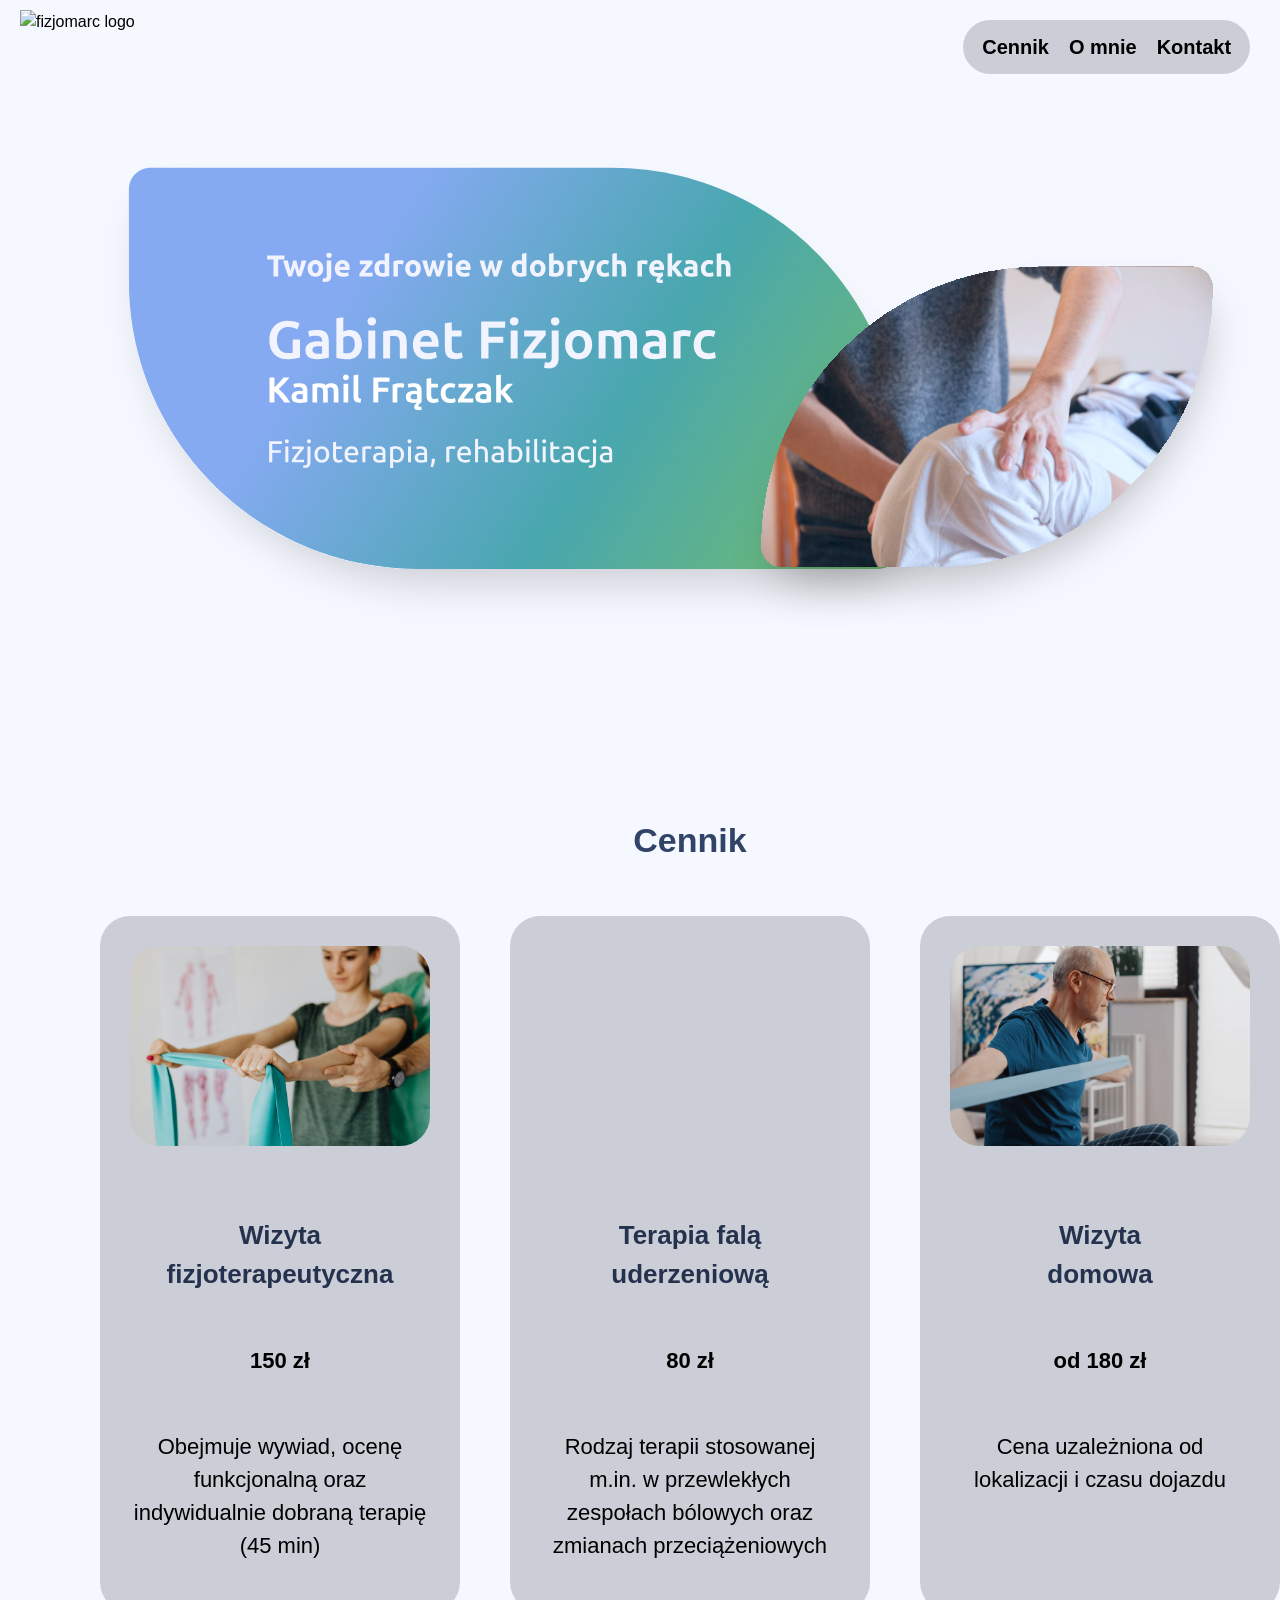
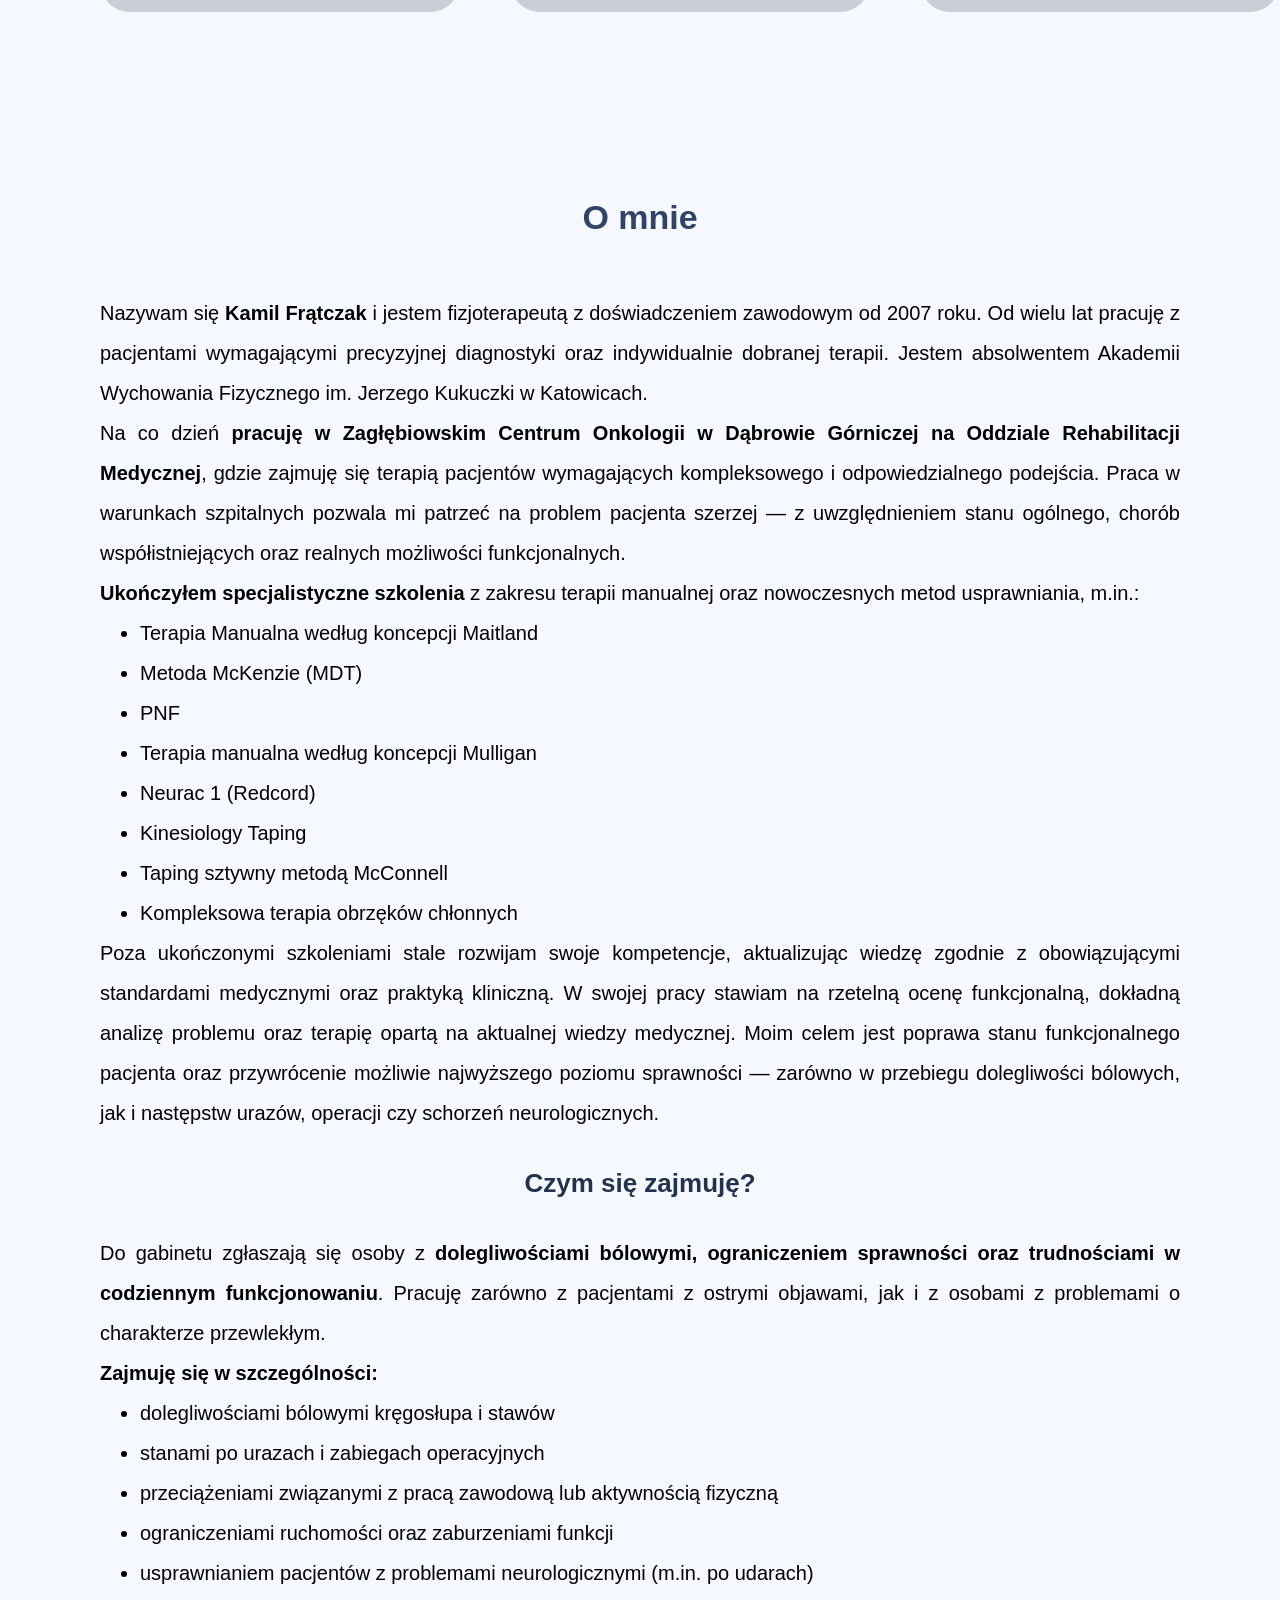
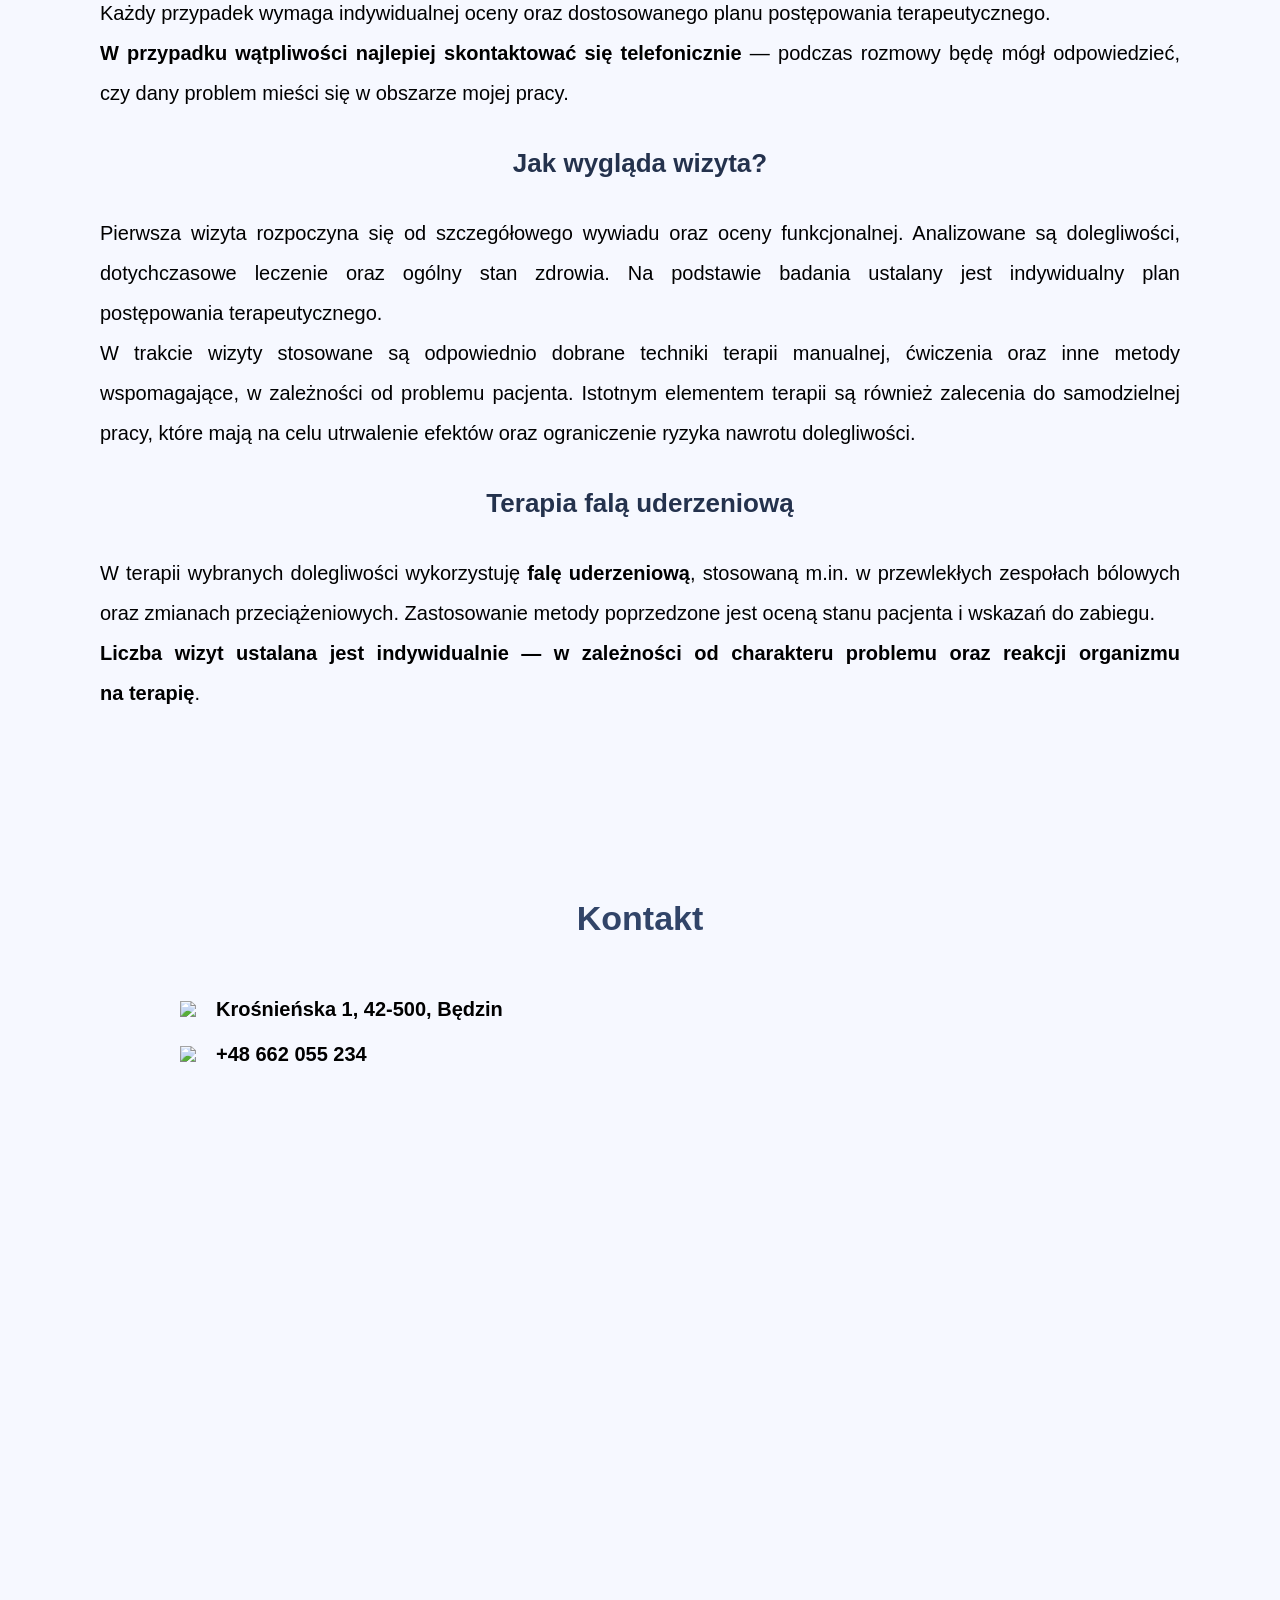
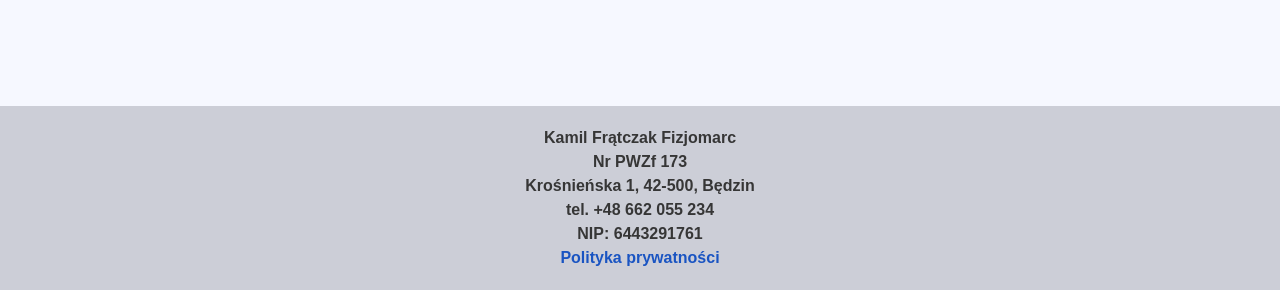
==== index.html @ 8b14df2b "Change style for mobile view" ====
<!DOCTYPE html>
<html lang="en">
<head>
    <meta charset="UTF-8">
    <meta name="viewport" content="width=device-width, initial-scale=1.0">
    <title>Fizjomarc</title>
    <!-- Do hostowania może OVHcloud -->

    <link rel="stylesheet" href="styles.css">
    <link rel="preconnect" href="https://fonts.googleapis.com">
    <link rel="preconnect" href="https://fonts.gstatic.com" crossorigin>
    <link href="https://fonts.googleapis.com/css2?family=Ubuntu+Sans:ital,wght@0,100..800;1,100..800&display=swap" rel="stylesheet">
</head>
<body>
    <div class="headerDiv">
        <div class="logo">
            <img src="assets/logo.png" alt="fizjomarc logo">
        </div>
        <div class="navBar">
            <ul class="navTab">
                <li><a href="#servicesPriceList">Cennik</a></li>
                <li><a href="#personalDesc">O mnie</a></li>
                <li><a href="#contact">Kontakt</a></li>
            </ul>
        </div>
    </div>
    <div class="contentDiv">
    <div class="baner" id="baner">
        <img src="./assets/group1_banerv2.svg">
        <div class="banerText">
            <h3 class="slogan">Twoje zdrowie w dobrych rękach</h3>
            <h1 class="companyName">Gabinet Fizjomarc</h1>
            <h2 class="name">Kamil Frątczak</h2>
            <h3 class="servicesName">Fizjoterapia, rehabilitacja, masaż</h3>
        </div>
    </div>
    <div class="servicesPriceList" id="servicesPriceList">
        <h1>Cennik</h1>
        <div class="servicesList">
        <div class="service" id="physioterapy">
            <div class="serviceImg" id="physioterapyImg"></div>
            <p><h3><b>Wizyta fizjoterapeutyczna</b></h3><b>150 zł</b><br>Obejmuje wywiad, ocenę funkcjonalną oraz indywidualnie dobraną terapię (45 min)</p>
        </div>
        <div class="service" id="shockWave">
            <div class="serviceImg" id="shockWaveImg"></div>
            <p><h3><b>Terapia falą uderzeniową</b></h3><b>80 zł</b><br>Rodzaj terapii stosowanej m.in. w przewlekłych zespołach bólowych oraz zmianach przeciążeniowych</p>
        </div>
        <div class="service" id="homeVisit">
            <div class="serviceImg" id="homeVisitImg"></div>
            <p><h3><b>Wizyta<br>domowa</b></h3><b>od 180 zł</b><br>Cena uzależniona od lokalizacji i czasu dojazdu</p>
        </div>
        </div>
    </div>
    <div class="personalDesc" id="personalDesc">
        <h1>O mnie</h1>
        <div class="about">
        <div class="personalText">
            <p>Nazywam się <b>Kamil Frątczak</b> i jestem fizjoterapeutą z doświadczeniem zawodowym od 2007 roku. Od wielu lat pracuję z pacjentami wymagającymi precyzyjnej 
                diagnostyki oraz indywidualnie dobranej terapii.
                Jestem absolwentem Akademii Wychowania Fizycznego im. Jerzego Kukuczki w Katowicach.<br>
                Na co dzień <b>pracuję w Zagłębiowskim Centrum Onkologii w Dąbrowie Górniczej na Oddziale Rehabilitacji Medycznej</b>, gdzie zajmuję się terapią pacjentów 
                wymagających kompleksowego i odpowiedzialnego podejścia. Praca w warunkach szpitalnych pozwala mi patrzeć na problem pacjenta szerzej — z uwzględnieniem stanu 
                ogólnego, chorób współistniejących oraz realnych możliwości funkcjonalnych.<br>
                <b>Ukończyłem specjalistyczne szkolenia</b> z zakresu terapii manualnej oraz nowoczesnych metod usprawniania, m.in.:</p>
                <ul>
                    <li>Terapia Manualna według koncepcji Maitland</li>
                    <li>Metoda McKenzie (MDT)</li>
                    <li>PNF</li>
                    <li>Terapia manualna według koncepcji Mulligan</li>
                    <li>Neurac 1 (Redcord)</li>
                    <li>Kinesiology Taping</li>
                    <li>Taping sztywny metodą McConnell</li>
                    <li>Kompleksowa terapia obrzęków chłonnych</li>
                </ul>
            <p>Poza ukończonymi szkoleniami stale rozwijam swoje kompetencje, aktualizując wiedzę zgodnie z obowiązującymi standardami medycznymi oraz praktyką kliniczną.
                W swojej pracy stawiam na rzetelną ocenę funkcjonalną, dokładną analizę problemu oraz terapię opartą na aktualnej wiedzy medycznej.
                Moim celem jest poprawa stanu funkcjonalnego pacjenta oraz przywrócenie możliwie najwyższego poziomu sprawności — zarówno w przebiegu dolegliwości bólowych, 
                jak i następstw urazów, operacji czy schorzeń neurologicznych.</p>
            <h2>Czym się zajmuję?</h2>
            <p>Do gabinetu zgłaszają się osoby z <b>dolegliwościami bólowymi, ograniczeniem sprawności oraz trudnościami w codziennym funkcjonowaniu</b>.
                Pracuję zarówno z pacjentami z ostrymi objawami, jak i z osobami z problemami o charakterze przewlekłym.<br>
                <b>Zajmuję się w szczególności:</b></p>
                <ul>
                    <li>dolegliwościami bólowymi kręgosłupa i stawów</li>
                    <li>stanami po urazach i zabiegach operacyjnych</li>
                    <li>przeciążeniami związanymi z pracą zawodową lub aktywnością fizyczną</li>
                    <li>ograniczeniami ruchomości oraz zaburzeniami funkcji</li>
                    <li>usprawnianiem pacjentów z problemami neurologicznymi (m.in. po udarach)</li>
                </ul>
            <p>Każdy przypadek wymaga indywidualnej oceny oraz dostosowanego planu postępowania terapeutycznego.<br>
                <b>W przypadku wątpliwości najlepiej skontaktować się telefonicznie</b> — podczas rozmowy będę mógł odpowiedzieć, czy dany problem mieści się w obszarze 
                mojej pracy.</p>
            <h2>Jak wygląda wizyta?</h2>
            <p>Pierwsza wizyta rozpoczyna się od szczegółowego wywiadu oraz oceny funkcjonalnej. Analizowane są dolegliwości, dotychczasowe leczenie oraz 
                ogólny stan zdrowia.
                Na podstawie badania ustalany jest indywidualny plan postępowania terapeutycznego.<br>
                W trakcie wizyty stosowane są odpowiednio dobrane techniki terapii manualnej, ćwiczenia oraz inne metody wspomagające, w zależności od problemu 
                pacjenta.
                Istotnym elementem terapii są również zalecenia do samodzielnej pracy, które mają na celu utrwalenie efektów oraz ograniczenie ryzyka nawrotu 
                dolegliwości.</p>
            <h3>Terapia falą uderzeniową</h3>
            <p>W terapii wybranych dolegliwości wykorzystuję <b>falę uderzeniową</b>, stosowaną m.in. w przewlekłych zespołach bólowych oraz zmianach przeciążeniowych.
                Zastosowanie metody poprzedzone jest oceną stanu pacjenta i wskazań do zabiegu.<br>
                <b>Liczba wizyt ustalana jest indywidualnie — w zależności od charakteru problemu oraz reakcji organizmu na terapię</b>.</p>
        </div>
        </div>
    </div>
    <div class="contact" id="contact">
        <h1>Kontakt</h1>
        <div class="contactContainer">
            <div class="contactInfo">
                <ul>
                    <li>
                        <img src="./assets/location.svg">
                        <p>Krośnieńska 1, 42-500, Będzin</p>
                    </li>
                    <li>
                        <img src="./assets/phone.svg">
                        <p>+48 662 055 234</p>
                    </li>
                </ul>
            </div>
            <div class="map">
                <iframe id="map" src="https://www.google.com/maps/embed?pb=!1m18!1m12!1m3!1d2546.806602931789!2d19.112473576823707!3d50.3328592958233!2m3!1f0!2f0!3f0!3m2!1i1024!2i768!4f13.1!3m3!1m2!1s0x4716d0c0d3f8de89%3A0xd7cc7309ff798361!2sGabinet%20Fizjoterapii%20%22Fizjomarc%22%20Kamil%20Fr%C4%85tczak.%20Rehabilitacja%2C%20Masa%C5%BC%20B%C4%99dzin!5e0!3m2!1spl!2spl!4v1760976341665!5m2!1spl!2spl" width="900" height="500" style="border:0;" allowfullscreen="" loading="lazy" referrerpolicy="no-referrer-when-downgrade"></iframe>
            </div>
        </div>
        <div class="reviewsContainer"></div>
    </div>
    </div>
    <footer>
        <p>Kamil Frątczak Fizjomarc <br> Nr PWZf 173 <br> Krośnieńska 1, 42-500, Będzin <br> tel. +48 662 055 234</p>
        <p>NIP: 6443291761</p>
        <p><a href="privacyPolicy.html">Polityka prywatności</a></p>
      </footer> 
</body>
</html>
---- styles.css ----
/* CSS reset */
*, *::before, *::after {
    box-sizing: border-box;
}
  
* {
    margin: 0;
}

body {
    line-height: 1.5;
    -webkit-font-smoothing: antialiased;
    background-color: #F6F8FF;
    font-family: "Ubuntu Sans", sans-serif;
    width: 100%;
}

input, button, textarea, select {
    font: inherit;
}

p, h1, h2, h3, h4, h5, h6 {
    overflow-wrap: break-word;
}
  
p {
    text-wrap: pretty;
}

h1, h2, h3, h4, h5, h6 {
    text-wrap: balance;
}

html {
  scroll-behavior: smooth;
  scroll-padding-top: 120px;
}

.headerDiv{
    background-color: #F6F8FF;
    width: 100%;
    height: 100px;
    position: fixed;
    display: flex;
    justify-content: space-between;
    padding: 10px 20px;
    z-index: 10000;
}

.logo img{
    height:75px;
}
  
.navBar{
  background-color: #CCCED7;
  display: flex;
  align-items: center;
  justify-content: space-evenly;
  margin: 10px;
  border-radius: 50px;
  padding: 0vw 1.5vw;
  height: 54px;
  contain: content;
}

.navTab{
  list-style: none;
  display: flex;
  align-items: center;
  justify-content: center;
  gap: 20px;
  font-weight: bold;
  font-size: 20px;
  margin: 0;
  padding: 0;
}

.navTab li{       
  border-radius: 50px;       
  height: 100%;
  white-space: nowrap;
  
}

.navTab li a{
    color: #000;
    text-decoration: none;
    transition: color 0.5s;  
}

.navTab li a:hover{
    color:#FFF;
    transition: color 0.5s;
}

.contentDiv{
    padding-top: 10.3%;
    padding: 10.3% 100px 0px;
    display: flex;
    flex-direction: column;
    gap: 20vh;
}

.baner{
    margin-top: 3vh;
    /* margin-bottom: 65px; */
    position: relative;
    width: 100%;
    height: 100%;
}

.baner img{
    width: 90vw;
}

.banerText{
    color: #FFF;
    position: absolute;
    z-index: 999;
    left: 250px;
    top: 190px;
    display: none;
}

.banerText .slogan{
    font-weight: bolder;
    font-size: 40px;
    white-space: nowrap;
}

.banerText .companyName{
    font-size: 64px;
    white-space: nowrap;
}

.banerText .name{
    font-size: 44px;
    white-space: nowrap;
}

.banerText .servicesName{
    font-size: 40px;
    white-space: nowrap;
}

.banerImg img{
    position: absolute;
    z-index: 1;
}

.banerImgPhoto img{
    position: absolute;
    z-index: 2;
    left: 900px;
}

.banerImg img,
.banerImgPhoto img{
    bottom: 0;  
}

.servicesPriceList{
    font-size: 22px;
    text-align: center;
    margin: 0 auto;
}

.servicesList{
    display: flex;
    gap: 50px;
}

.service{
    background-color: #CCCED7;
    flex: 1 1 0;
    min-width: 0;
    padding: 30px;
    border-radius: 30px;
    display: flex;
    flex-direction: column;
    align-items: center;
    justify-content: top;
    gap: 20px;
}

.serviceImg{
    width: 300px;        
    aspect-ratio: 3 / 2;
    background-size: cover;
    background-position: center;
    background-repeat: no-repeat;
    border-radius: 30px;
}

#physioterapyImg{
    background-image: url("./assets/physioterapyImg.jpg");
}

#shockWaveImg{
    background-image: url("./assets/shockwaveImg.svg");
}

#homeVisitImg{
    background-image: url("./assets/homeVisitImg.jpg");
}

.servicesDesc h1,
.servicesPriceList h1,
.personalDesc h1,
.contact h1{
    text-align: center;
    font-size: 34px;
    color: #314468;
    margin-bottom: 50px;
}

.personalDesc{
    margin: 0 auto;
    
}

.about{
    display: flex;
    gap: 30px;
}

.personalDesc .personalPhoto img{
    height: 500px;
    border-radius: 30px;
    box-shadow: rgba(0, 0, 0, 0.5) 0px 8px 24px;
}

.personalDesc .divider .dividerBody{
    background-color: #4D7298;
    height: 500px;
    width: 8px;
    border-radius: 30px;
}

.personalDesc .personalText{
    
    text-align: justify;
    font-size: 20px;
    line-height: 40px;
}

.personalDesc .personalText h2, h3{
    color: #24324d;
    text-align: center;
    font-size: 26px;
    padding: 30px;
}

.contact{
    width: 1000px;
    margin: 0 auto;
}

.contactContainer{
    display: flex;
    flex-direction: column;
    gap: 30px;
}

.contactInfo{
    font-weight: bold;
    font-size: 20px;
}

.contactInfo ul{
    list-style: none;
    display: flex;
    flex-direction: column;
    gap: 15px;
}

.contactInfo ul li{
    display: flex;
    gap: 20px;
    align-items: center;
}

.map iframe{
    border-radius: 30px;
}

footer{
    margin-top: 100px;
    width: 100%;
    height: 100%;
    padding: 20px;
    background-color: #CCCED7;
    color: #363636;
    text-align: center;
    display: flex;
    flex-direction: column;
    align-content: center;
    justify-content: center;
    font-weight: bold;
}

footer a{
    color: #1954C2;
    text-decoration: none;
}

footer a:hover{
    color: #0d2c66;
}

/* Mobile view */
@media screen and (max-width: 768px){
    body{
        width: 100%;
        margin: 0;
    }
    
    .headerDiv{
        flex-direction: column;
        align-content: center;
        width: 100%;
        height: auto;
        padding: 10px 20px;
        position: fixed;
    }

    .logo{
        text-align: center;
    }

    .navBar{
        /* margin: 10px 115px; */
    }

    .navTab{
        font-size: 16px;
    }

    .contentDiv{
        padding: 20% 0 0;
    }

    .baner{
        background: linear-gradient(133deg,rgba(92, 134, 212, 1) 28%, rgba(0, 161, 170, 1) 50%, rgba(102, 181, 128, 1) 80%); 
        width: 100%;
        height: 100%;
        padding: 20vh 5vw 10vh 5vw;
        margin: 0;     
        box-shadow: rgba(0, 0, 0, 0.3) 0px 8px 24px;
        display: flex;           
        flex-direction: column;   
        align-items: flex-start;
        min-height: unset;
        margin-bottom: 0px; 
    }

    .baner img{
        display: none;
    }

    .banerText{  
        position: relative;
        display: block;
        left: 2%;
        top: 35%;
        width: 100%;  
        max-width: 95%;
        text-align: center;    
    }

    .banerText .slogan{
        font-size: 20px;
        white-space: normal;
    }

    .banerText .companyName{
        font-size: 36px;
        white-space: normal;
    }

    .banerText .name{
        font-size: 26px;
        white-space: normal;
    }

    .banerText .servicesName{
        font-size: 18px;
        white-space: normal;
    }

    .banerImg, .banerImgPhoto{
        display: none;
    }

    .servicesDesc h1,
    .servicesPriceList h1,
    .personalDesc h1,
    .contact h1{
        font-size: 26px;
    }

    .servicesPriceList{
 
    }

    .servicesList{
        display: flex;
        flex-direction: column;
        justify-content: center;
        align-items: center;
        gap: 50px;
    }

    .service {
        padding: 20px;
        width: 50%;
        height: 40%;
        gap: 1px;
    }

    .service .serviceImg{
        width: 90%;
    }

    .service h3 {
        font-size: 18px;
    }

    .service p {
        font-size: 12px;
    }

    .servicesPriceList{
        font-size: 16px;
    }

    .about{
        flex-direction: column;
        align-items: center;
        justify-content: center;
        padding: 0% 10%;
    }

    .personalDesc .personalPhoto img{
        height: 20rem;
    }

    .personalDesc .personalText p{
        font-size: 16px;
        line-height: 30px;
        text-align: left;
    }

    .personalDesc .personalText ul{
        font-size: 16px;
    }

    .divider{
        display: none;
    }

    .contact{
        flex-direction: column;
        align-items: center;
        justify-content: center;
        padding: 0% 10%;
        width: 100%;
    }

    .contact ul{
        font-size: 18px;
    }

    #map{
        width: 80vw;
    }
}
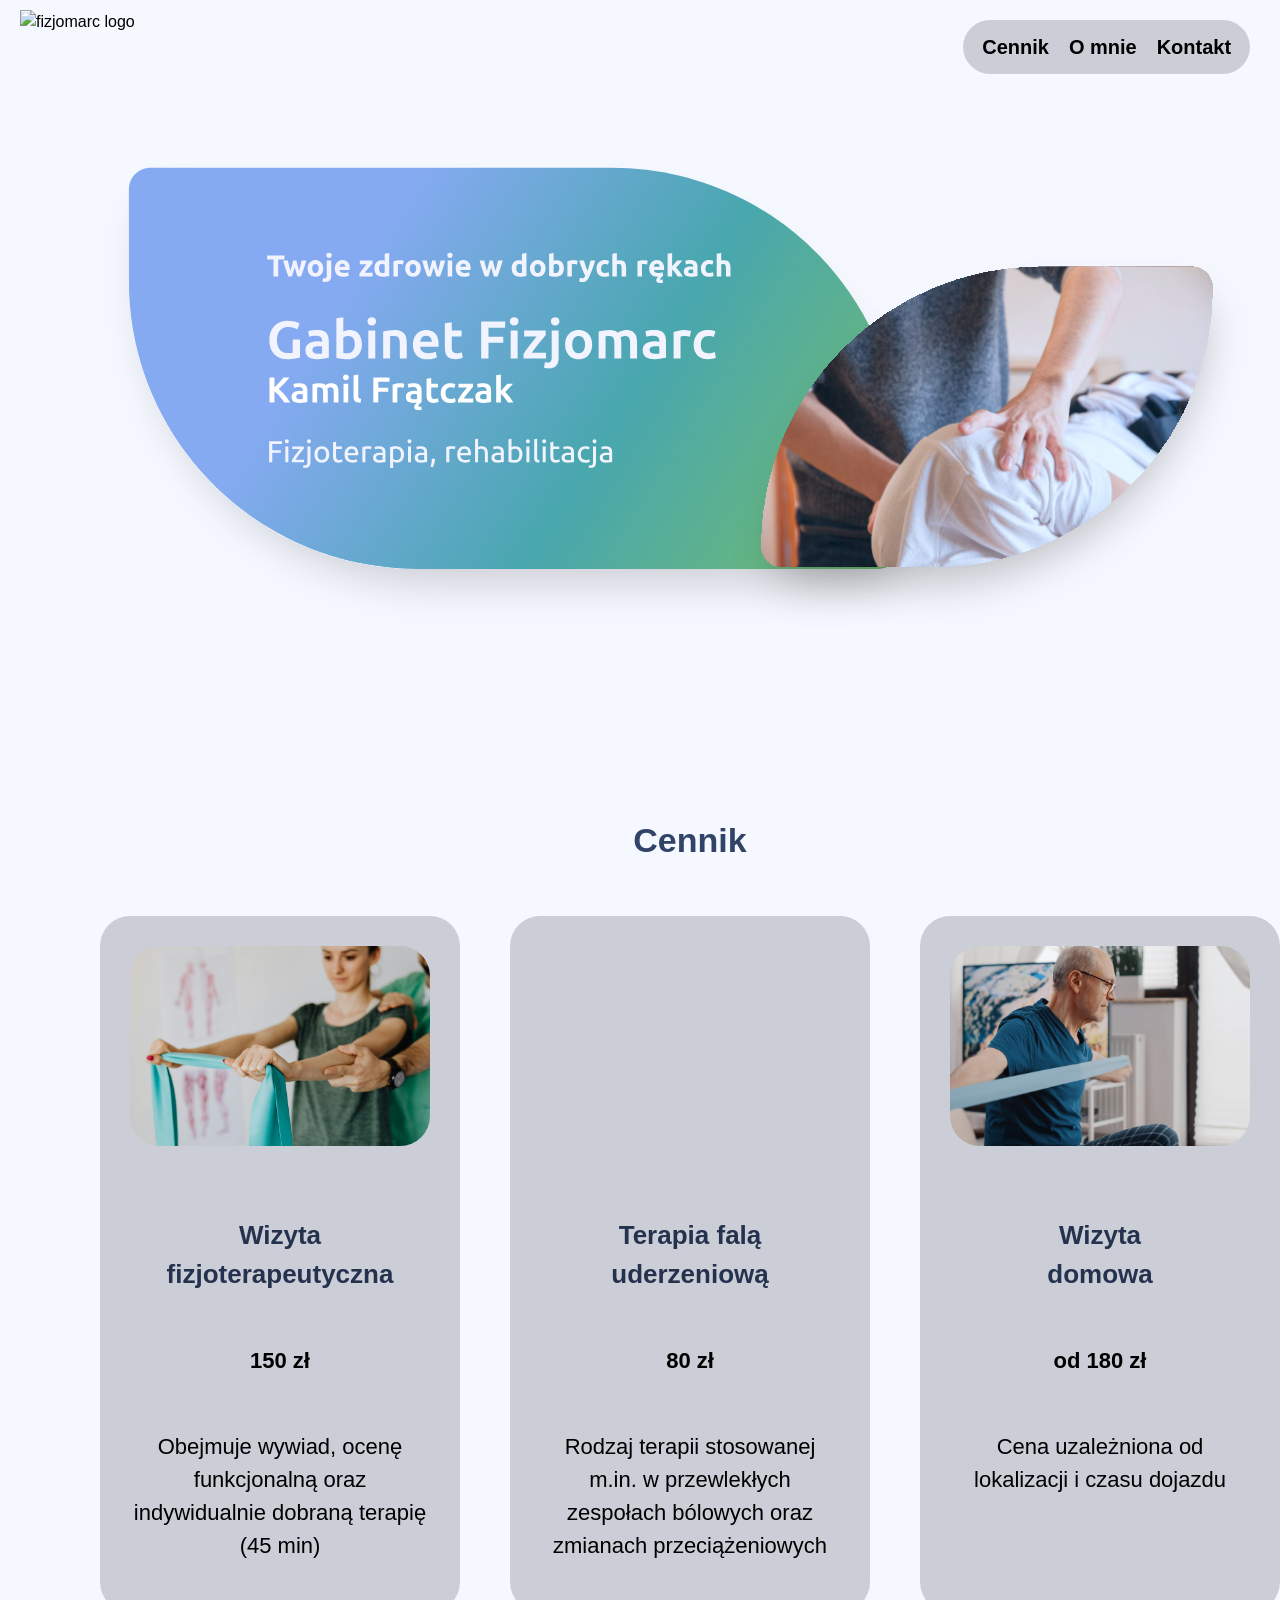
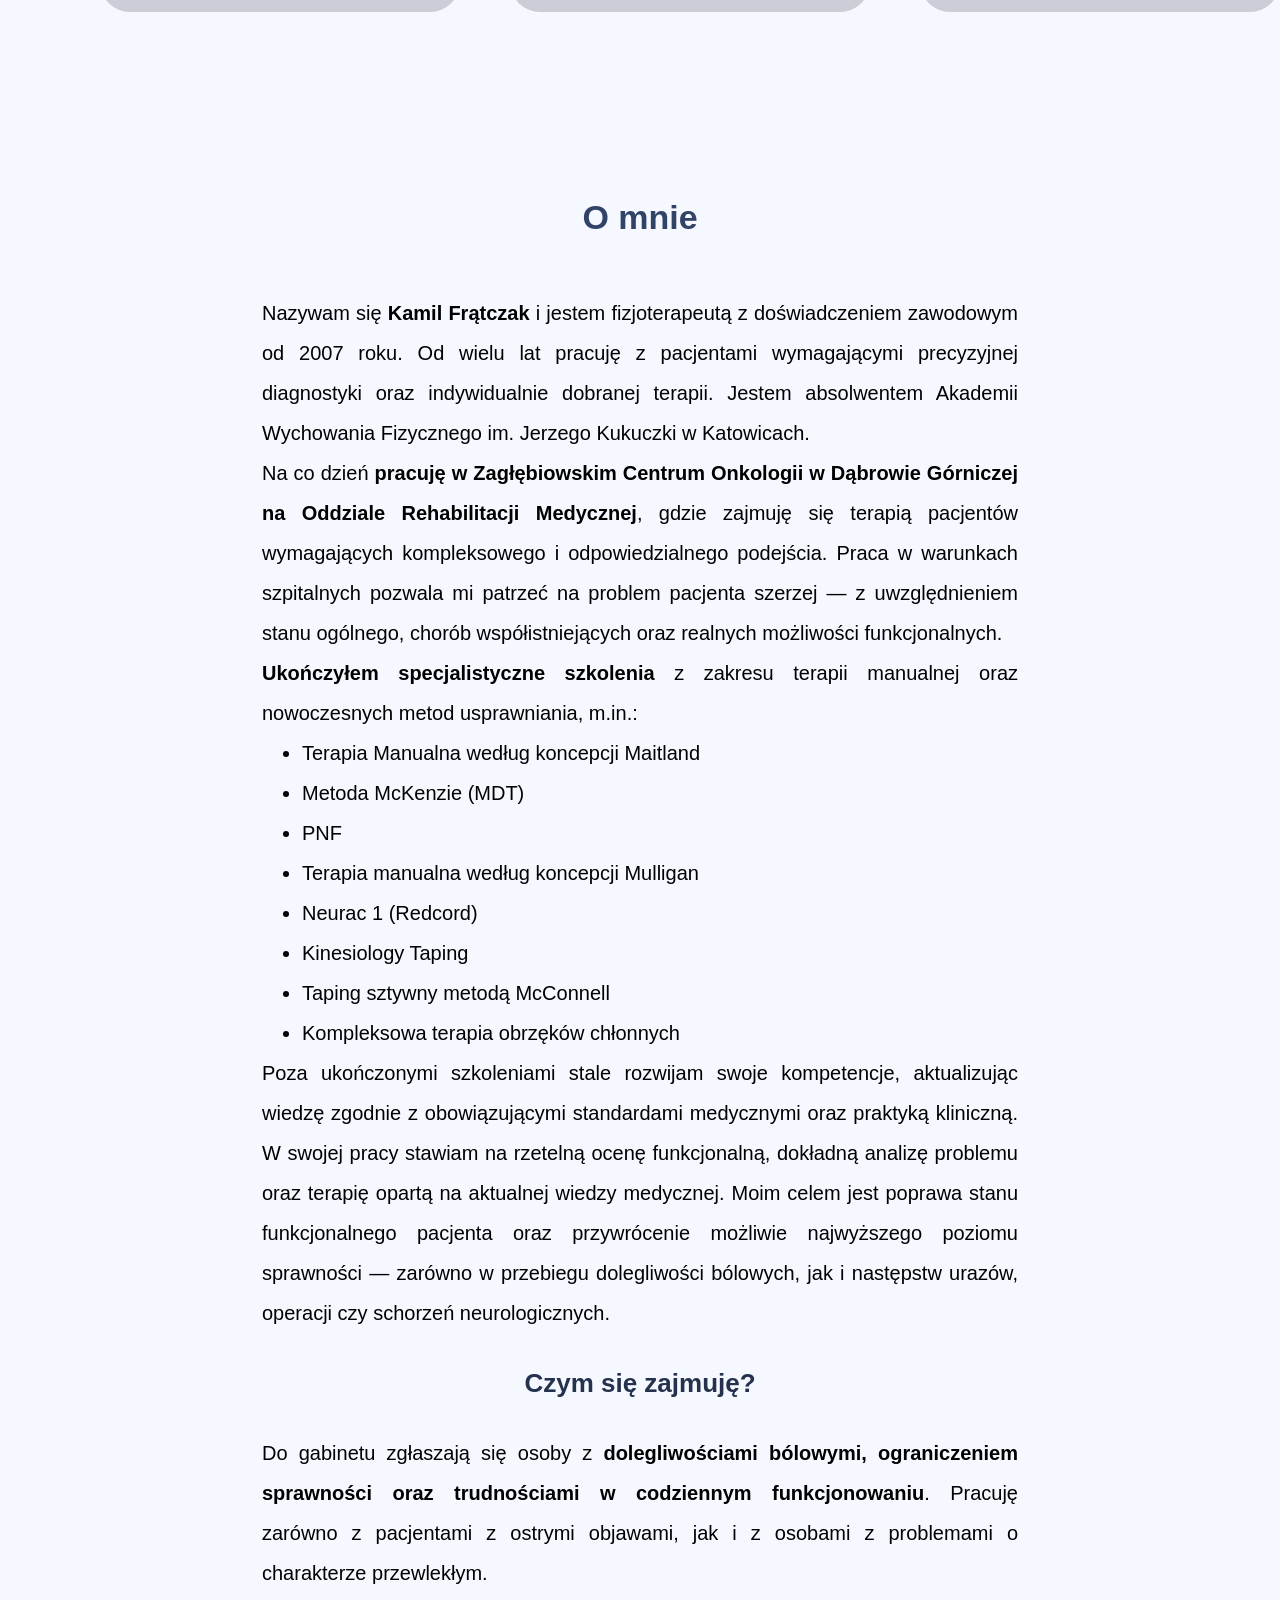
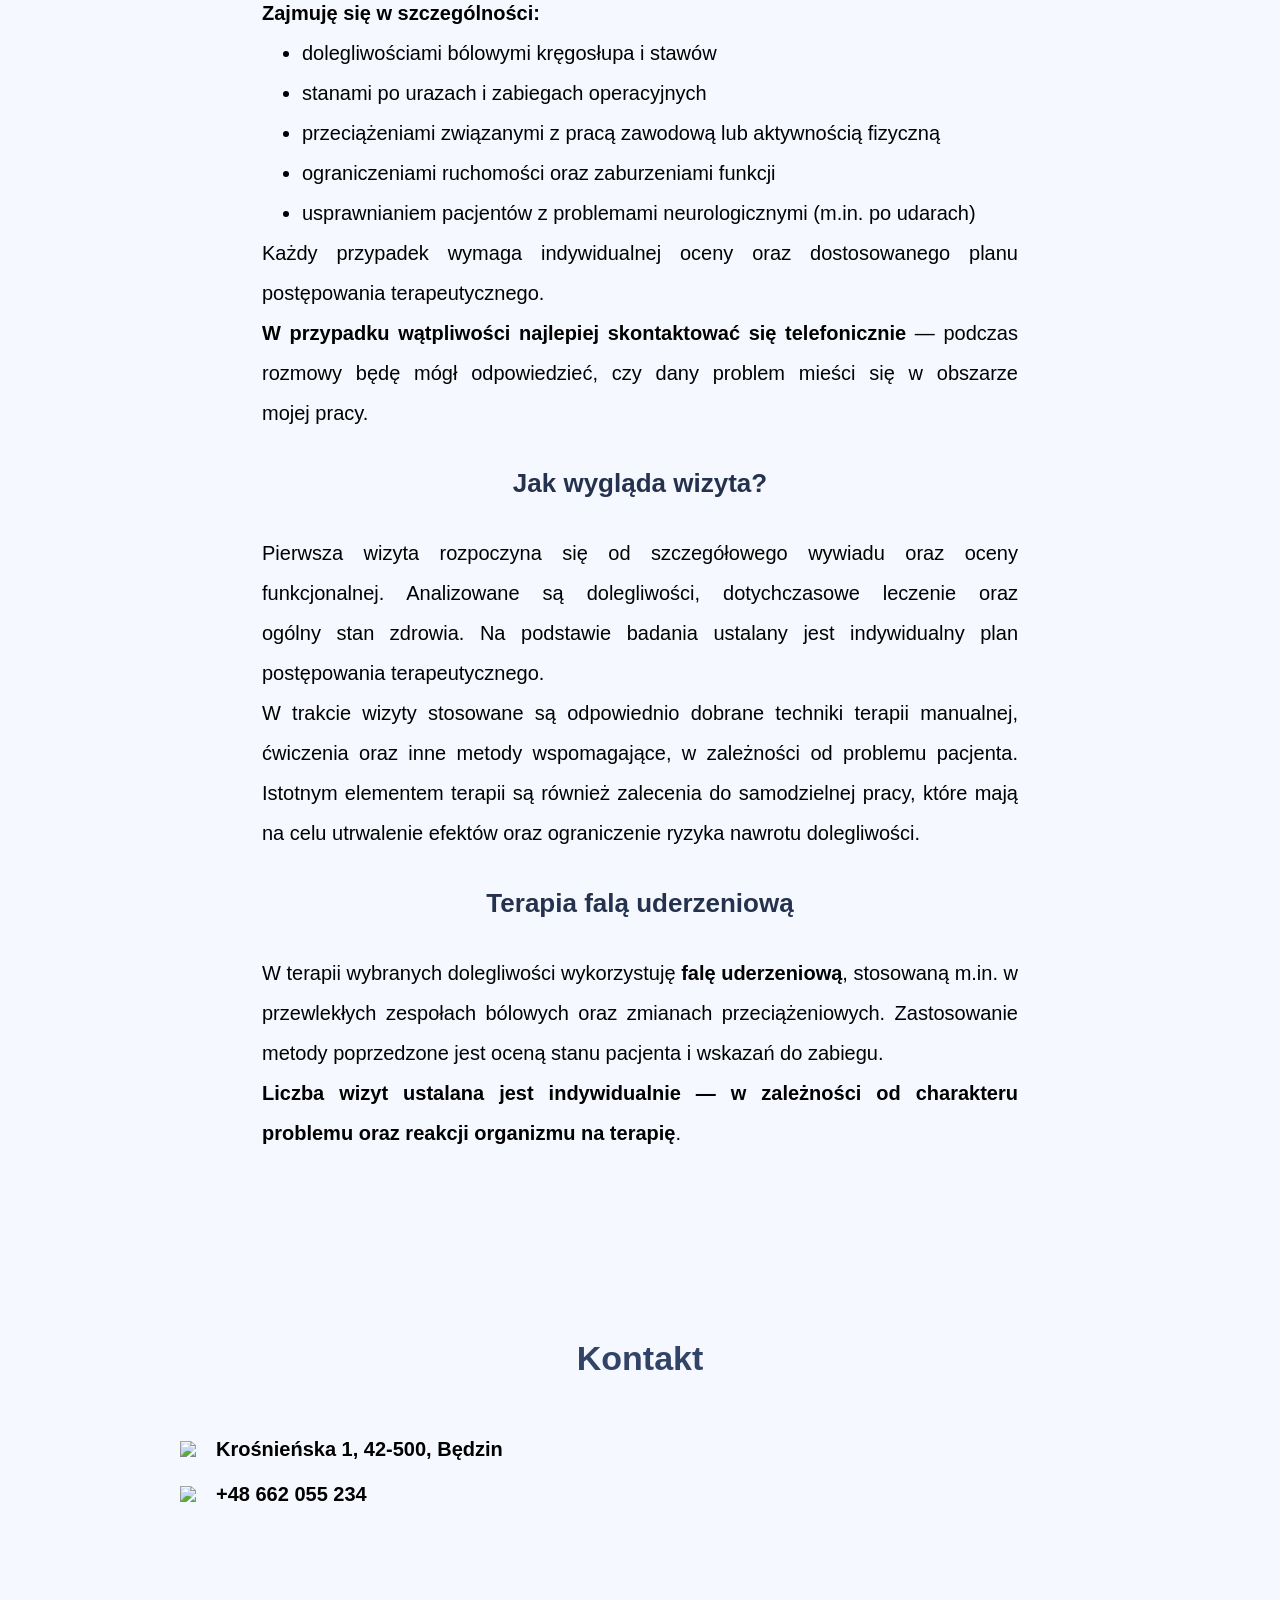
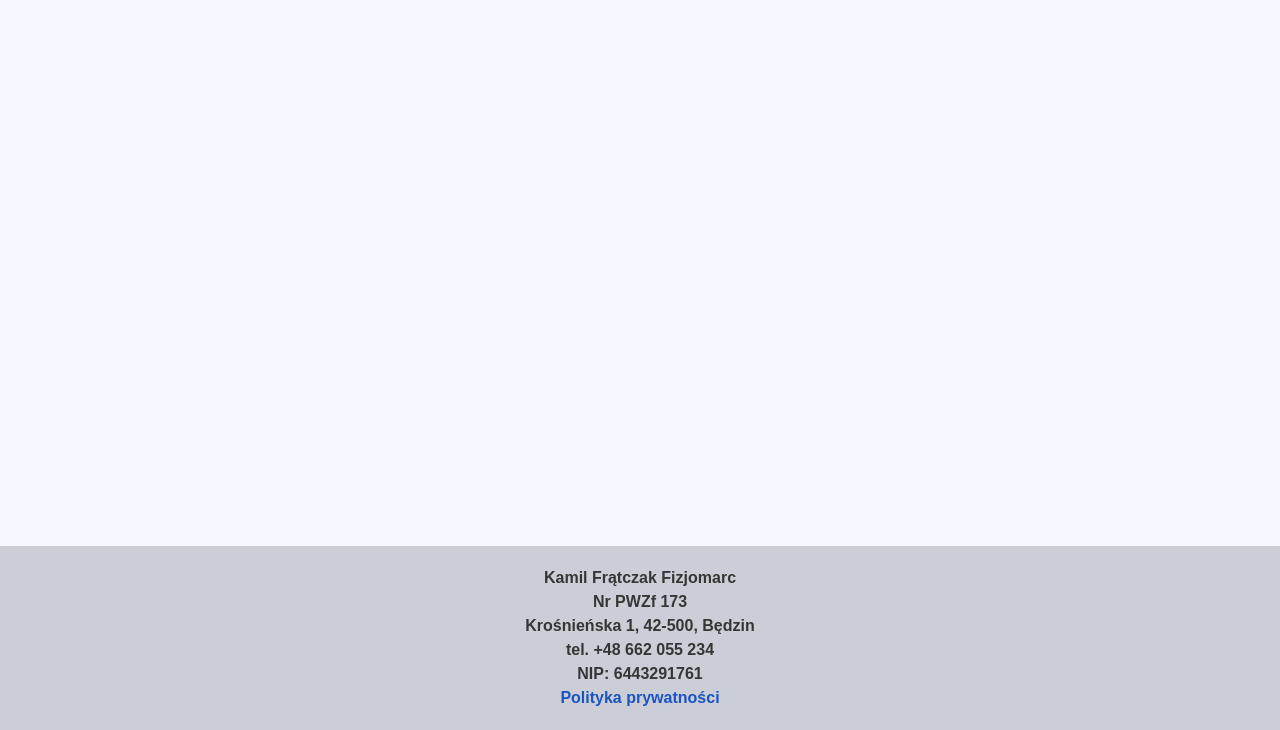
==== commit 09f7411b: "Made small changes" ====
--- a/index.html
+++ b/index.html
@@ -26,12 +26,12 @@
     </div>
     <div class="contentDiv">
     <div class="baner" id="baner">
-        <img src="./assets/group1_banerv2.svg">
+        <img src="./assets/group1_banerv2.svg" alt="Gabinet Fizjomarc Kamil Frątczak">
         <div class="banerText">
             <h3 class="slogan">Twoje zdrowie w dobrych rękach</h3>
             <h1 class="companyName">Gabinet Fizjomarc</h1>
             <h2 class="name">Kamil Frątczak</h2>
-            <h3 class="servicesName">Fizjoterapia, rehabilitacja, masaż</h3>
+            <h3 class="servicesName">Fizjoterapia, rehabilitacja</h3>
         </div>
     </div>
     <div class="servicesPriceList" id="servicesPriceList">
--- a/styles.css
+++ b/styles.css
@@ -13,6 +13,7 @@
     background-color: #F6F8FF;
     font-family: "Ubuntu Sans", sans-serif;
     width: 100%;
+    font-weight: 500;
 }
 
 input, button, textarea, select {
@@ -216,7 +217,7 @@
 
 .personalDesc{
     margin: 0 auto;
-    
+    padding: 0% 15%;
 }
 
 .about{
@@ -238,7 +239,6 @@
 }
 
 .personalDesc .personalText{
-    
     text-align: justify;
     font-size: 20px;
     line-height: 40px;
@@ -359,6 +359,7 @@
     }
 
     .banerText{  
+        color: #FFF;
         position: relative;
         display: block;
         left: 2%;
@@ -368,6 +369,10 @@
         text-align: center;    
     }
 
+    .slogan, .servicesName{
+        color: #FFF;
+    }
+
     .banerText .slogan{
         font-size: 20px;
         white-space: normal;
@@ -413,7 +418,7 @@
 
     .service {
         padding: 20px;
-        width: 50%;
+        width: 70%;
         height: 40%;
         gap: 1px;
     }
@@ -441,6 +446,10 @@
         padding: 0% 10%;
     }
 
+    .personalDesc{
+        padding: 0%;
+    }
+
     .personalDesc .personalPhoto img{
         height: 20rem;
     }
@@ -453,6 +462,7 @@
 
     .personalDesc .personalText ul{
         font-size: 16px;
+        text-align: left;
     }
 
     .divider{
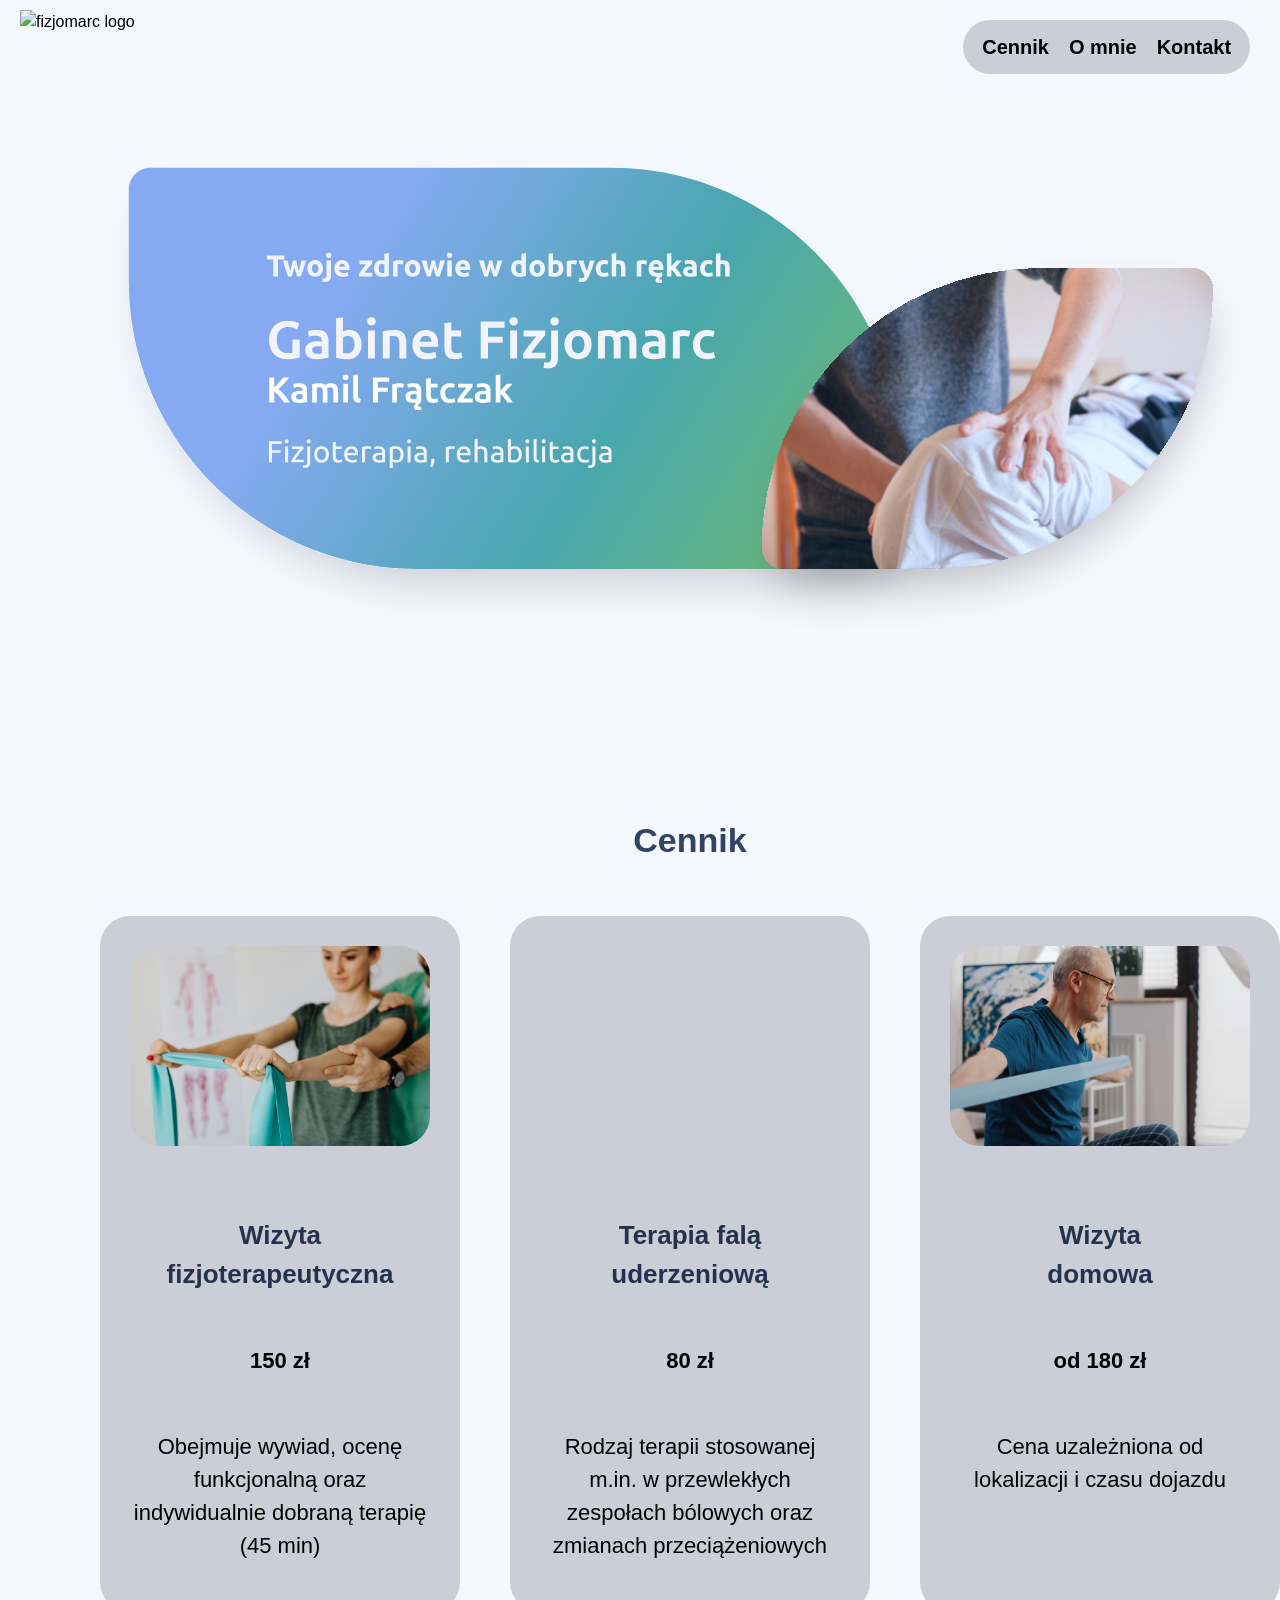
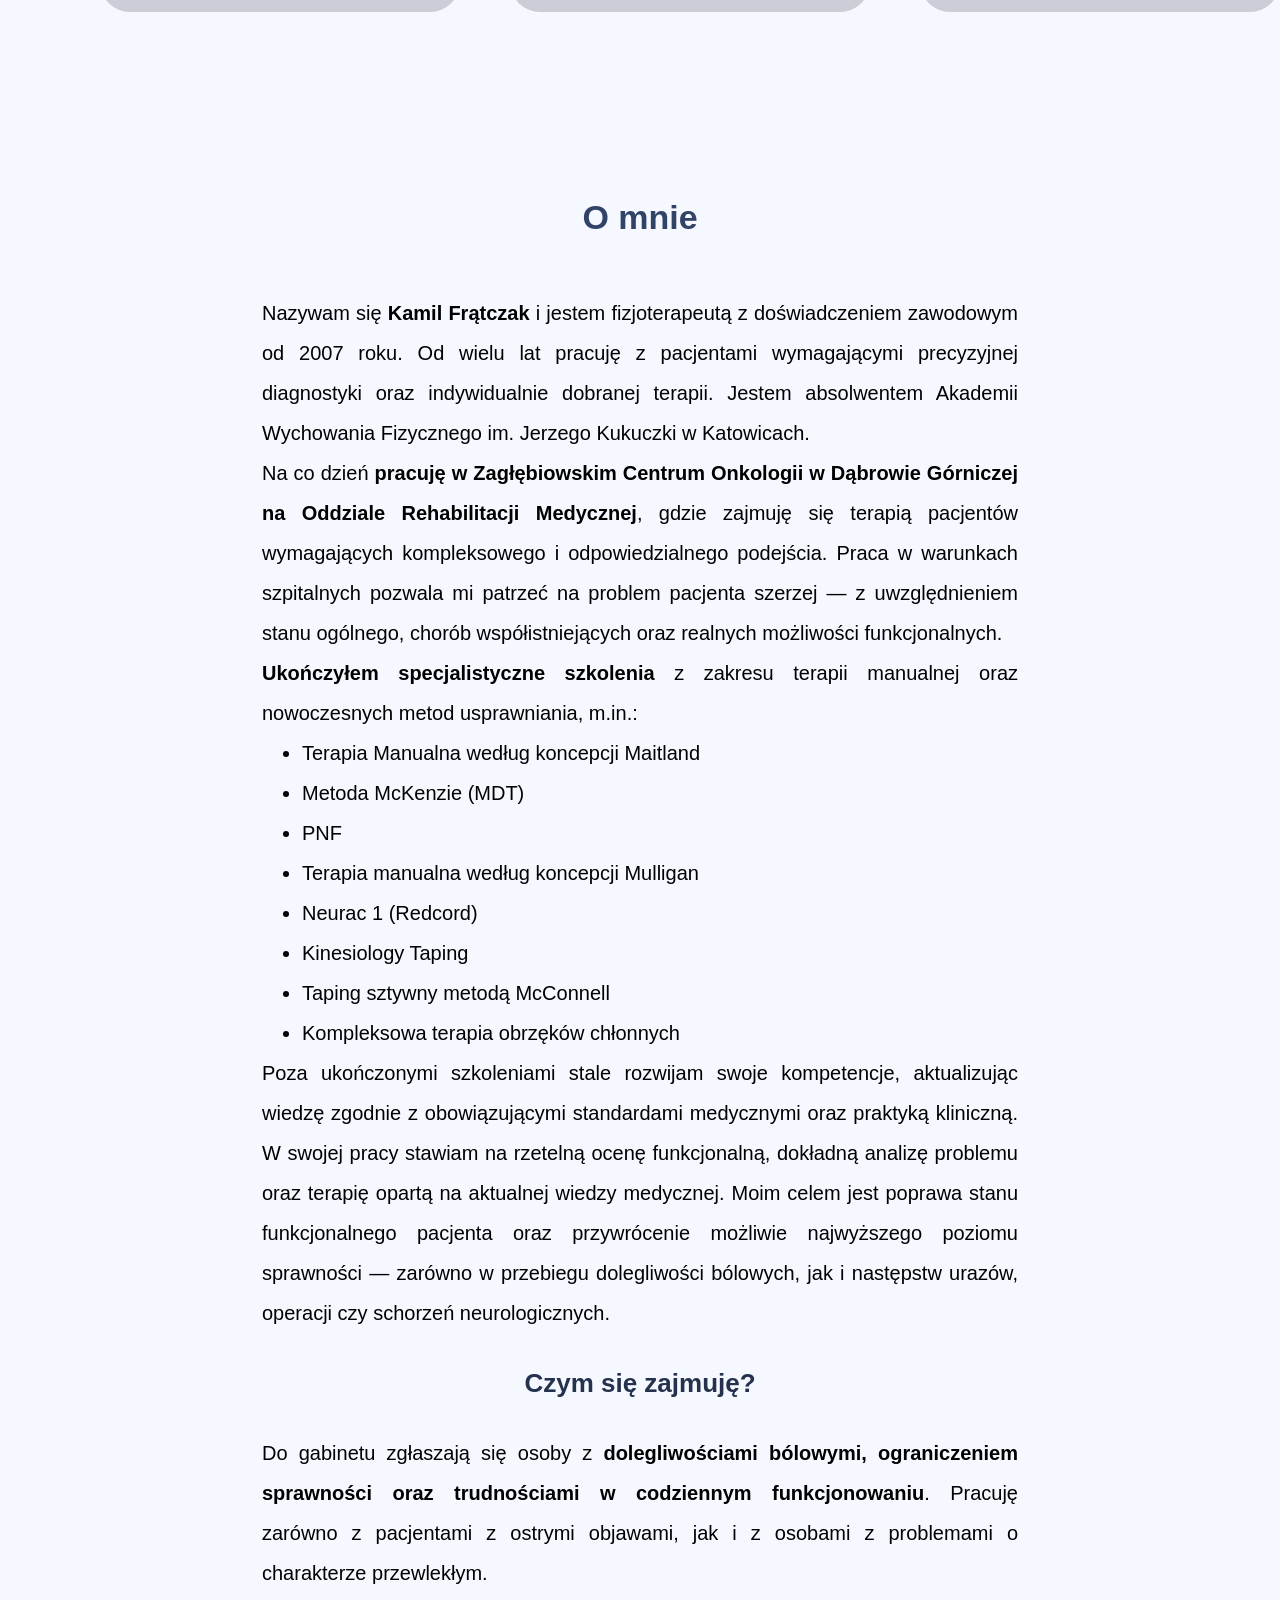
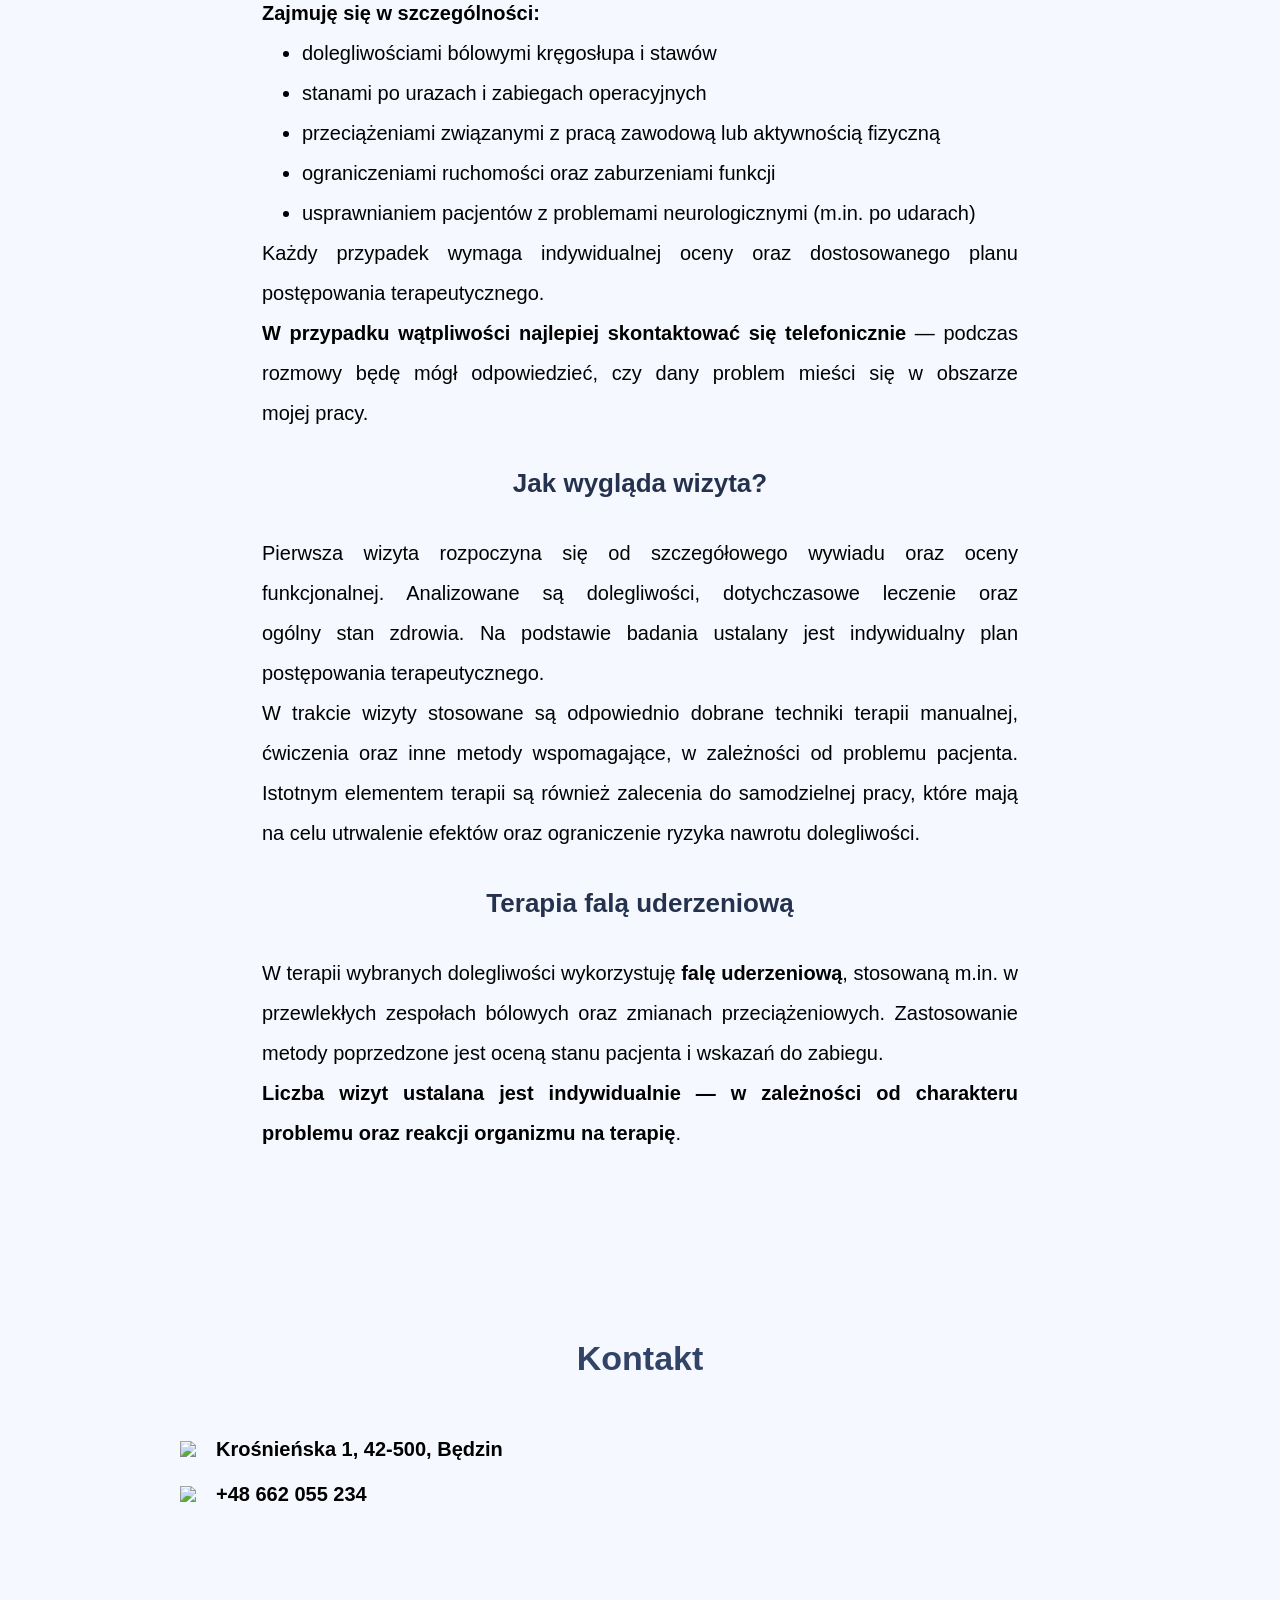
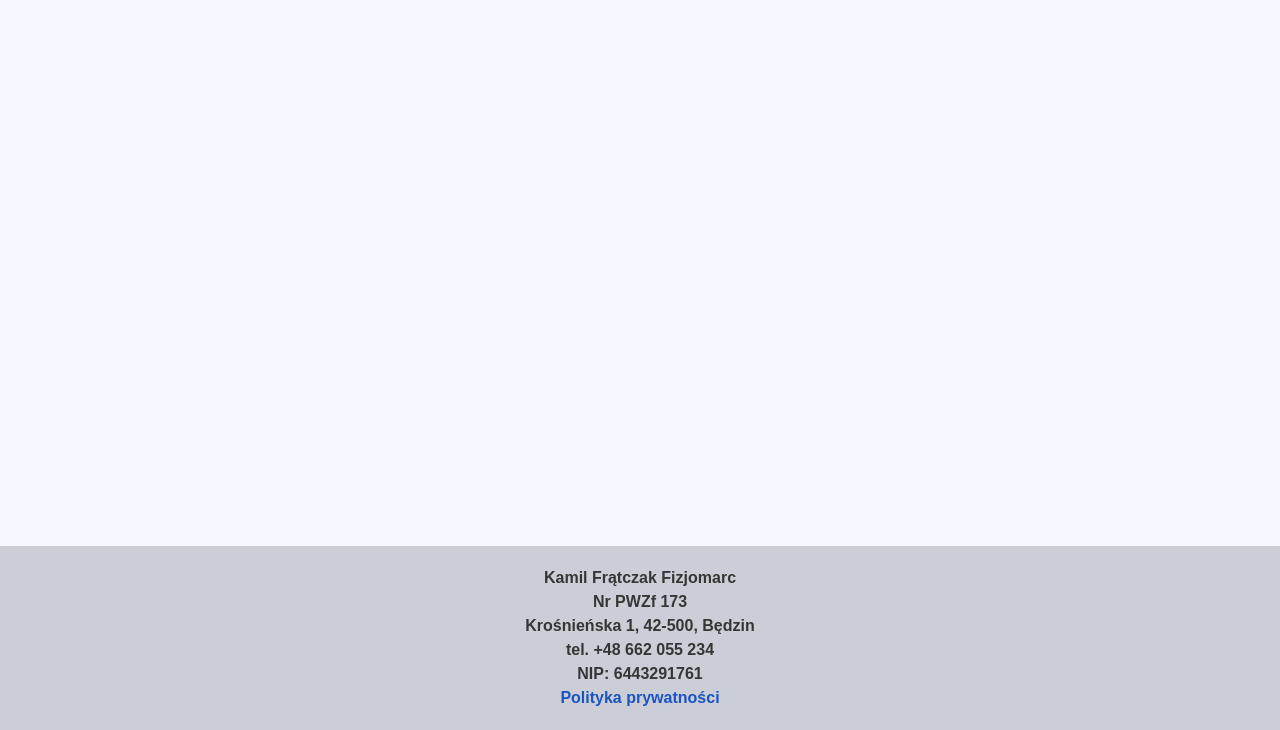
==== commit 67c07b46: "Added website icon" ====
--- a/index.html
+++ b/index.html
@@ -4,8 +4,7 @@
     <meta charset="UTF-8">
     <meta name="viewport" content="width=device-width, initial-scale=1.0">
     <title>Fizjomarc</title>
-    <!-- Do hostowania może OVHcloud -->
-
+    <link rel="icon" type="image/x-icon" href="./assets/favicon.ico">
     <link rel="stylesheet" href="styles.css">
     <link rel="preconnect" href="https://fonts.googleapis.com">
     <link rel="preconnect" href="https://fonts.gstatic.com" crossorigin>
@@ -26,7 +25,7 @@
     </div>
     <div class="contentDiv">
     <div class="baner" id="baner">
-        <img src="./assets/group1_banerv2.svg" alt="Gabinet Fizjomarc Kamil Frątczak">
+        <img src="./assets/finalBaner.svg" alt="Gabinet Fizjomarc Kamil Frątczak">
         <div class="banerText">
             <h3 class="slogan">Twoje zdrowie w dobrych rękach</h3>
             <h1 class="companyName">Gabinet Fizjomarc</h1>
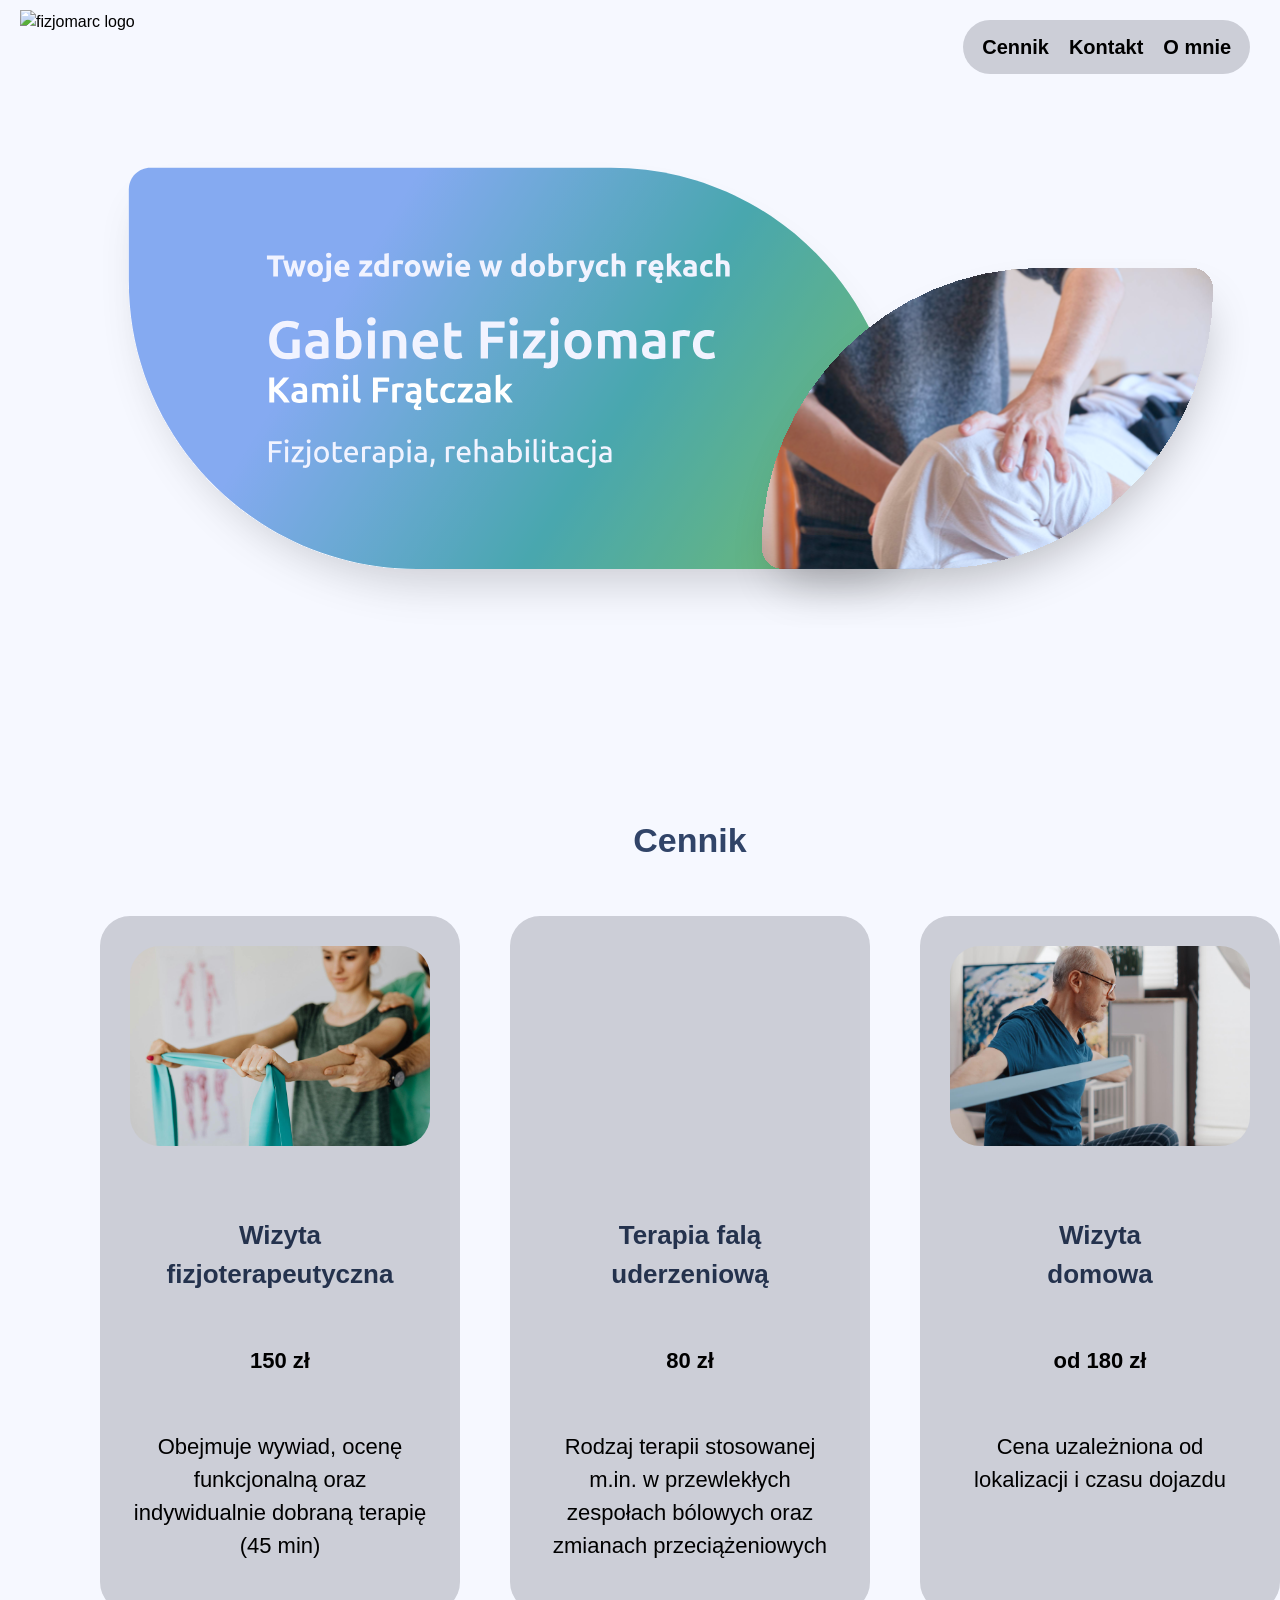
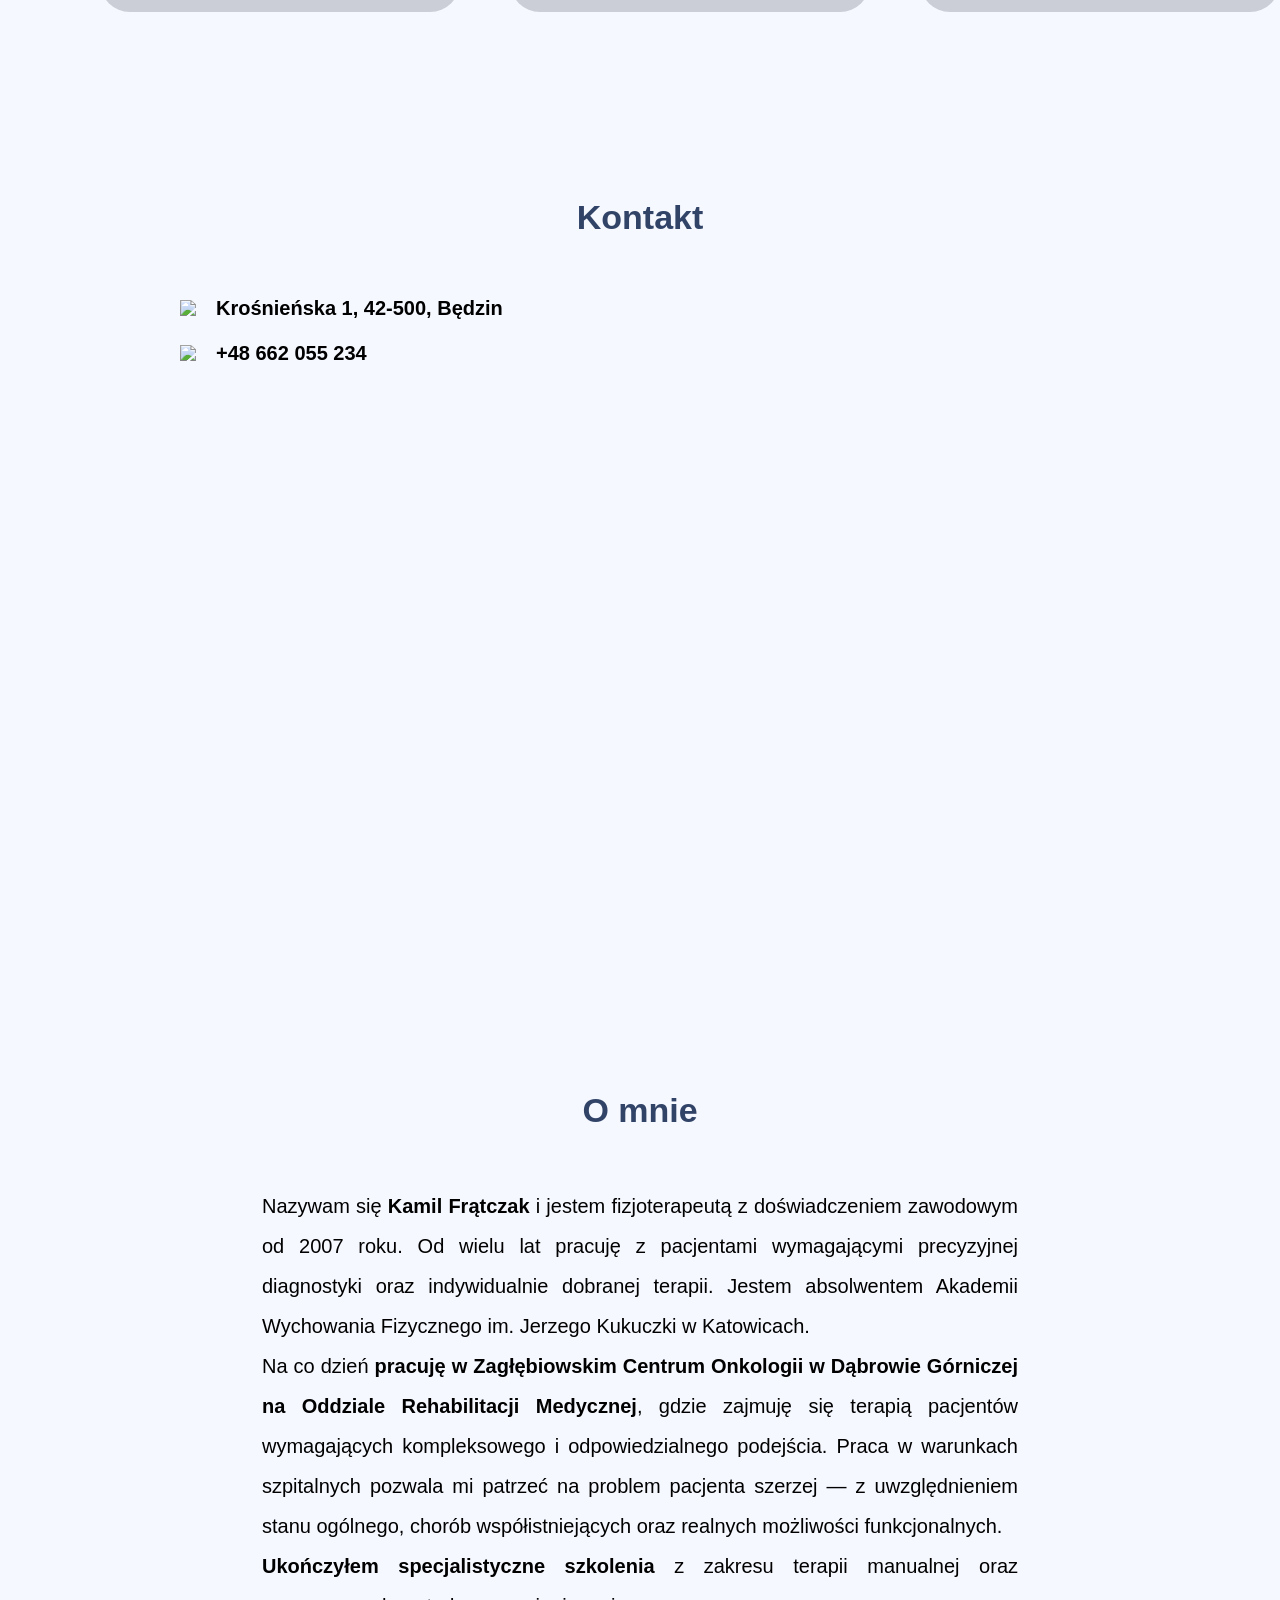
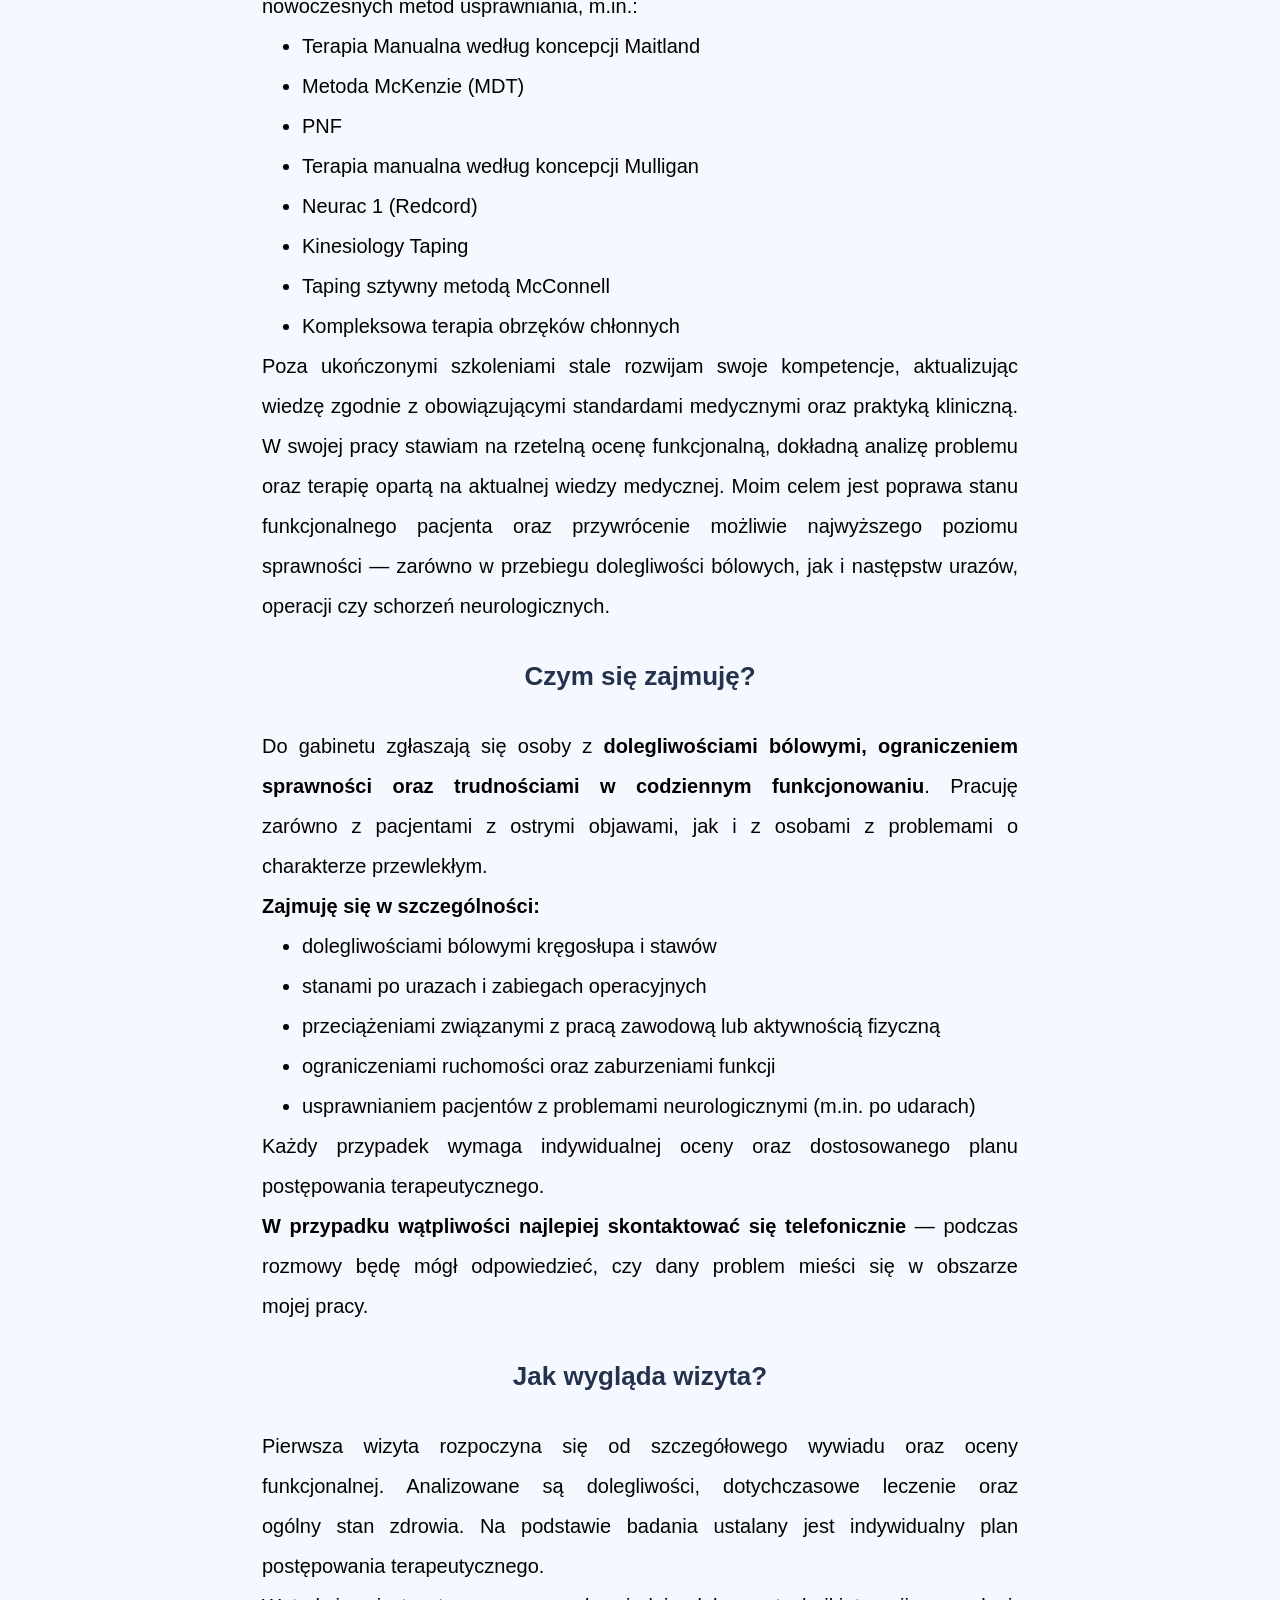
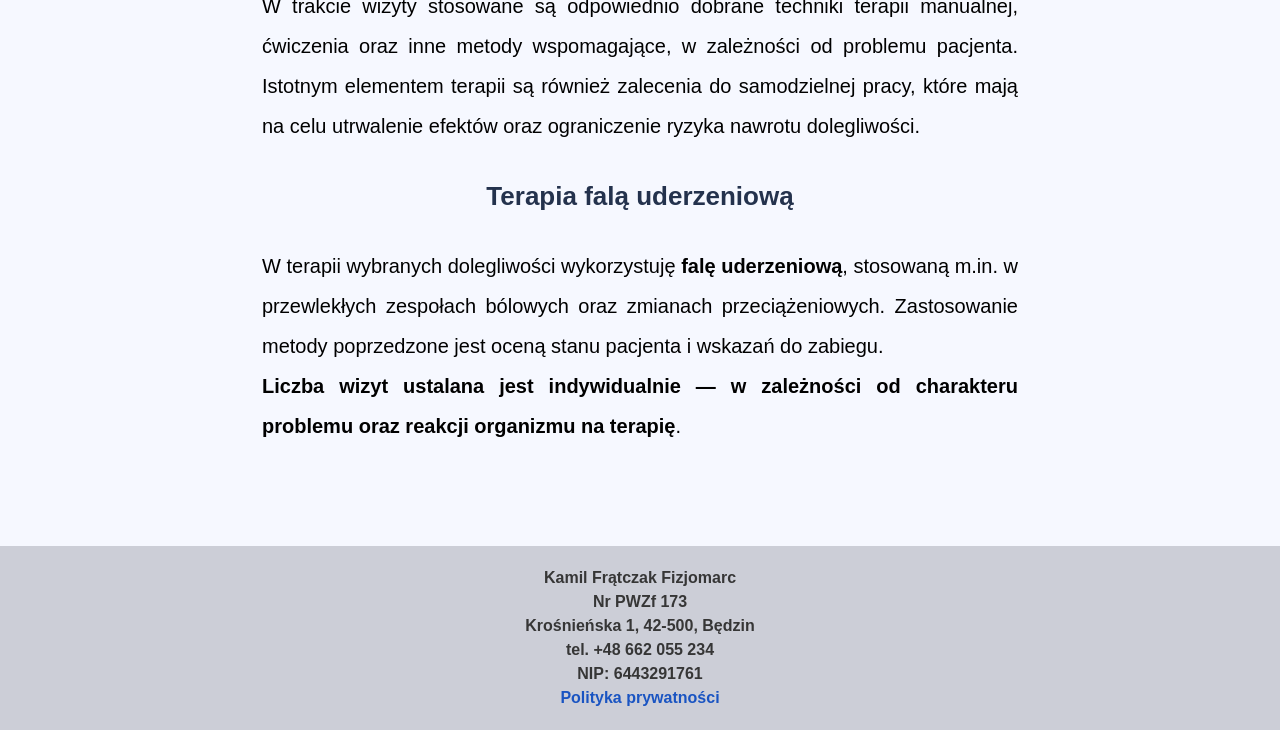
==== commit 898305a2: "Switched section's order" ====
--- a/index.html
+++ b/index.html
@@ -18,8 +18,8 @@
         <div class="navBar">
             <ul class="navTab">
                 <li><a href="#servicesPriceList">Cennik</a></li>
+                <li><a href="#contact">Kontakt</a></li>
                 <li><a href="#personalDesc">O mnie</a></li>
-                <li><a href="#contact">Kontakt</a></li>
             </ul>
         </div>
     </div>
@@ -49,6 +49,27 @@
             <p><h3><b>Wizyta<br>domowa</b></h3><b>od 180 zł</b><br>Cena uzależniona od lokalizacji i czasu dojazdu</p>
         </div>
         </div>
+    </div>
+    <div class="contact" id="contact">
+        <h1>Kontakt</h1>
+        <div class="contactContainer">
+            <div class="contactInfo">
+                <ul>
+                    <li>
+                        <img src="./assets/location.svg">
+                        <p>Krośnieńska 1, 42-500, Będzin</p>
+                    </li>
+                    <li>
+                        <img src="./assets/phone.svg">
+                        <p>+48 662 055 234</p>
+                    </li>
+                </ul>
+            </div>
+            <div class="map">
+                <iframe id="map" src="https://www.google.com/maps/embed?pb=!1m18!1m12!1m3!1d2546.806602931789!2d19.112473576823707!3d50.3328592958233!2m3!1f0!2f0!3f0!3m2!1i1024!2i768!4f13.1!3m3!1m2!1s0x4716d0c0d3f8de89%3A0xd7cc7309ff798361!2sGabinet%20Fizjoterapii%20%22Fizjomarc%22%20Kamil%20Fr%C4%85tczak.%20Rehabilitacja%2C%20Masa%C5%BC%20B%C4%99dzin!5e0!3m2!1spl!2spl!4v1760976341665!5m2!1spl!2spl" width="900" height="500" style="border:0;" allowfullscreen="" loading="lazy" referrerpolicy="no-referrer-when-downgrade"></iframe>
+            </div>
+        </div>
+        <div class="reviewsContainer"></div>
     </div>
     <div class="personalDesc" id="personalDesc">
         <h1>O mnie</h1>
@@ -104,27 +125,6 @@
         </div>
         </div>
     </div>
-    <div class="contact" id="contact">
-        <h1>Kontakt</h1>
-        <div class="contactContainer">
-            <div class="contactInfo">
-                <ul>
-                    <li>
-                        <img src="./assets/location.svg">
-                        <p>Krośnieńska 1, 42-500, Będzin</p>
-                    </li>
-                    <li>
-                        <img src="./assets/phone.svg">
-                        <p>+48 662 055 234</p>
-                    </li>
-                </ul>
-            </div>
-            <div class="map">
-                <iframe id="map" src="https://www.google.com/maps/embed?pb=!1m18!1m12!1m3!1d2546.806602931789!2d19.112473576823707!3d50.3328592958233!2m3!1f0!2f0!3f0!3m2!1i1024!2i768!4f13.1!3m3!1m2!1s0x4716d0c0d3f8de89%3A0xd7cc7309ff798361!2sGabinet%20Fizjoterapii%20%22Fizjomarc%22%20Kamil%20Fr%C4%85tczak.%20Rehabilitacja%2C%20Masa%C5%BC%20B%C4%99dzin!5e0!3m2!1spl!2spl!4v1760976341665!5m2!1spl!2spl" width="900" height="500" style="border:0;" allowfullscreen="" loading="lazy" referrerpolicy="no-referrer-when-downgrade"></iframe>
-            </div>
-        </div>
-        <div class="reviewsContainer"></div>
-    </div>
     </div>
     <footer>
         <p>Kamil Frątczak Fizjomarc <br> Nr PWZf 173 <br> Krośnieńska 1, 42-500, Będzin <br> tel. +48 662 055 234</p>
--- a/styles.css
+++ b/styles.css
@@ -326,10 +326,6 @@
 
     .logo{
         text-align: center;
-    }
-
-    .navBar{
-        /* margin: 10px 115px; */
     }
 
     .navTab{
@@ -404,10 +400,6 @@
         font-size: 26px;
     }
 
-    .servicesPriceList{
- 
-    }
-
     .servicesList{
         display: flex;
         flex-direction: column;
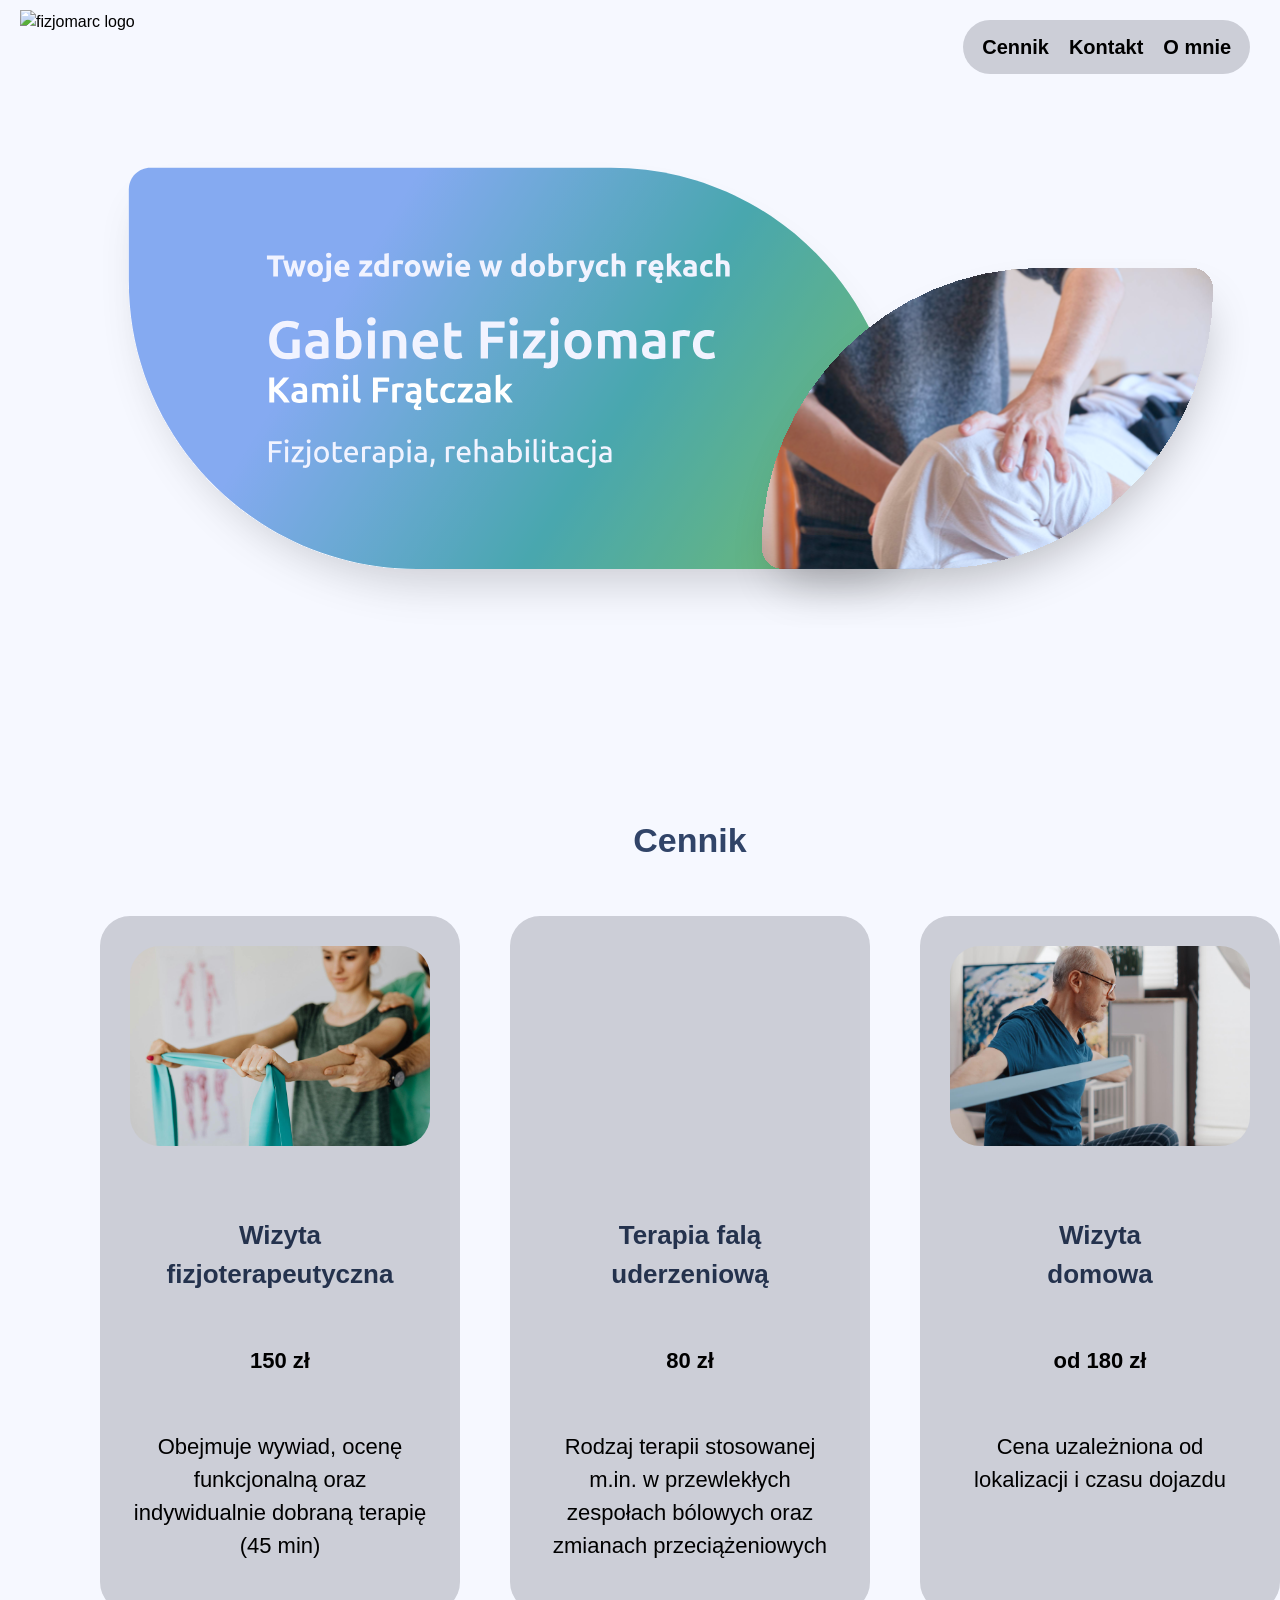
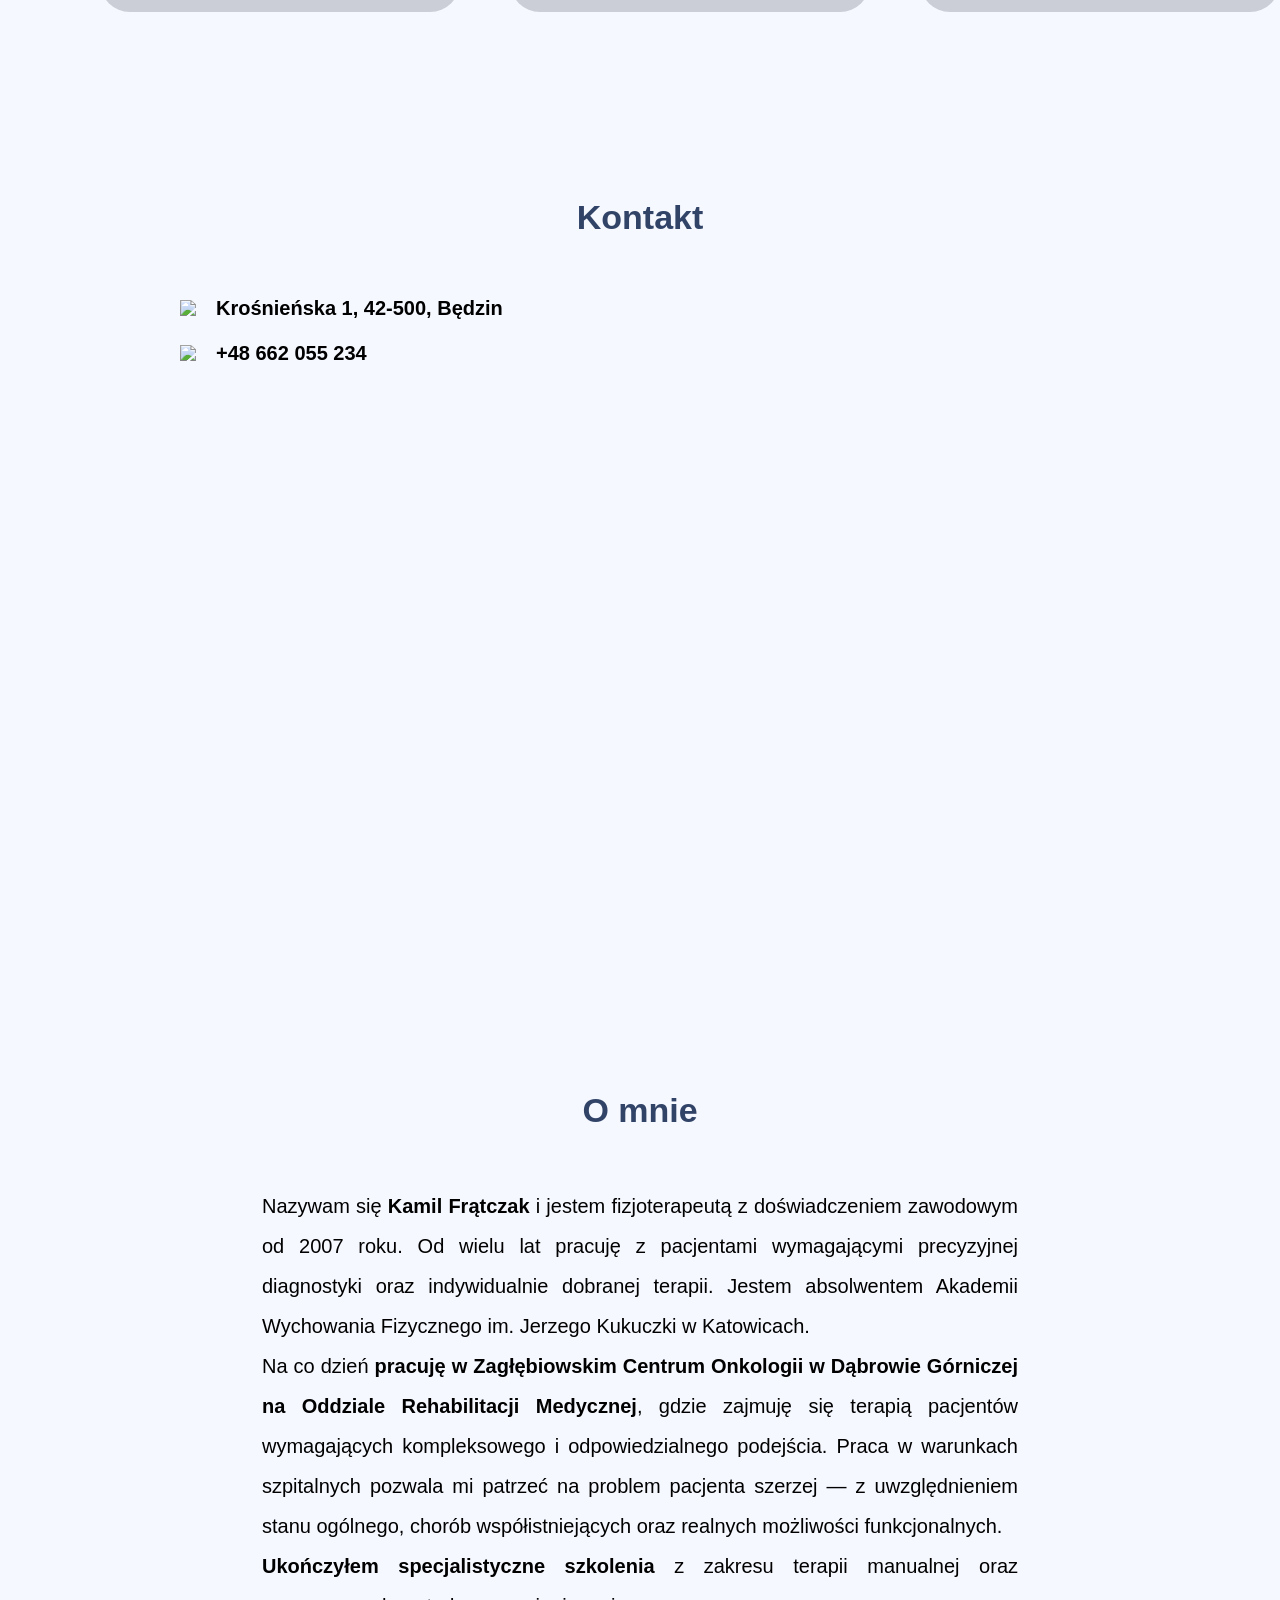
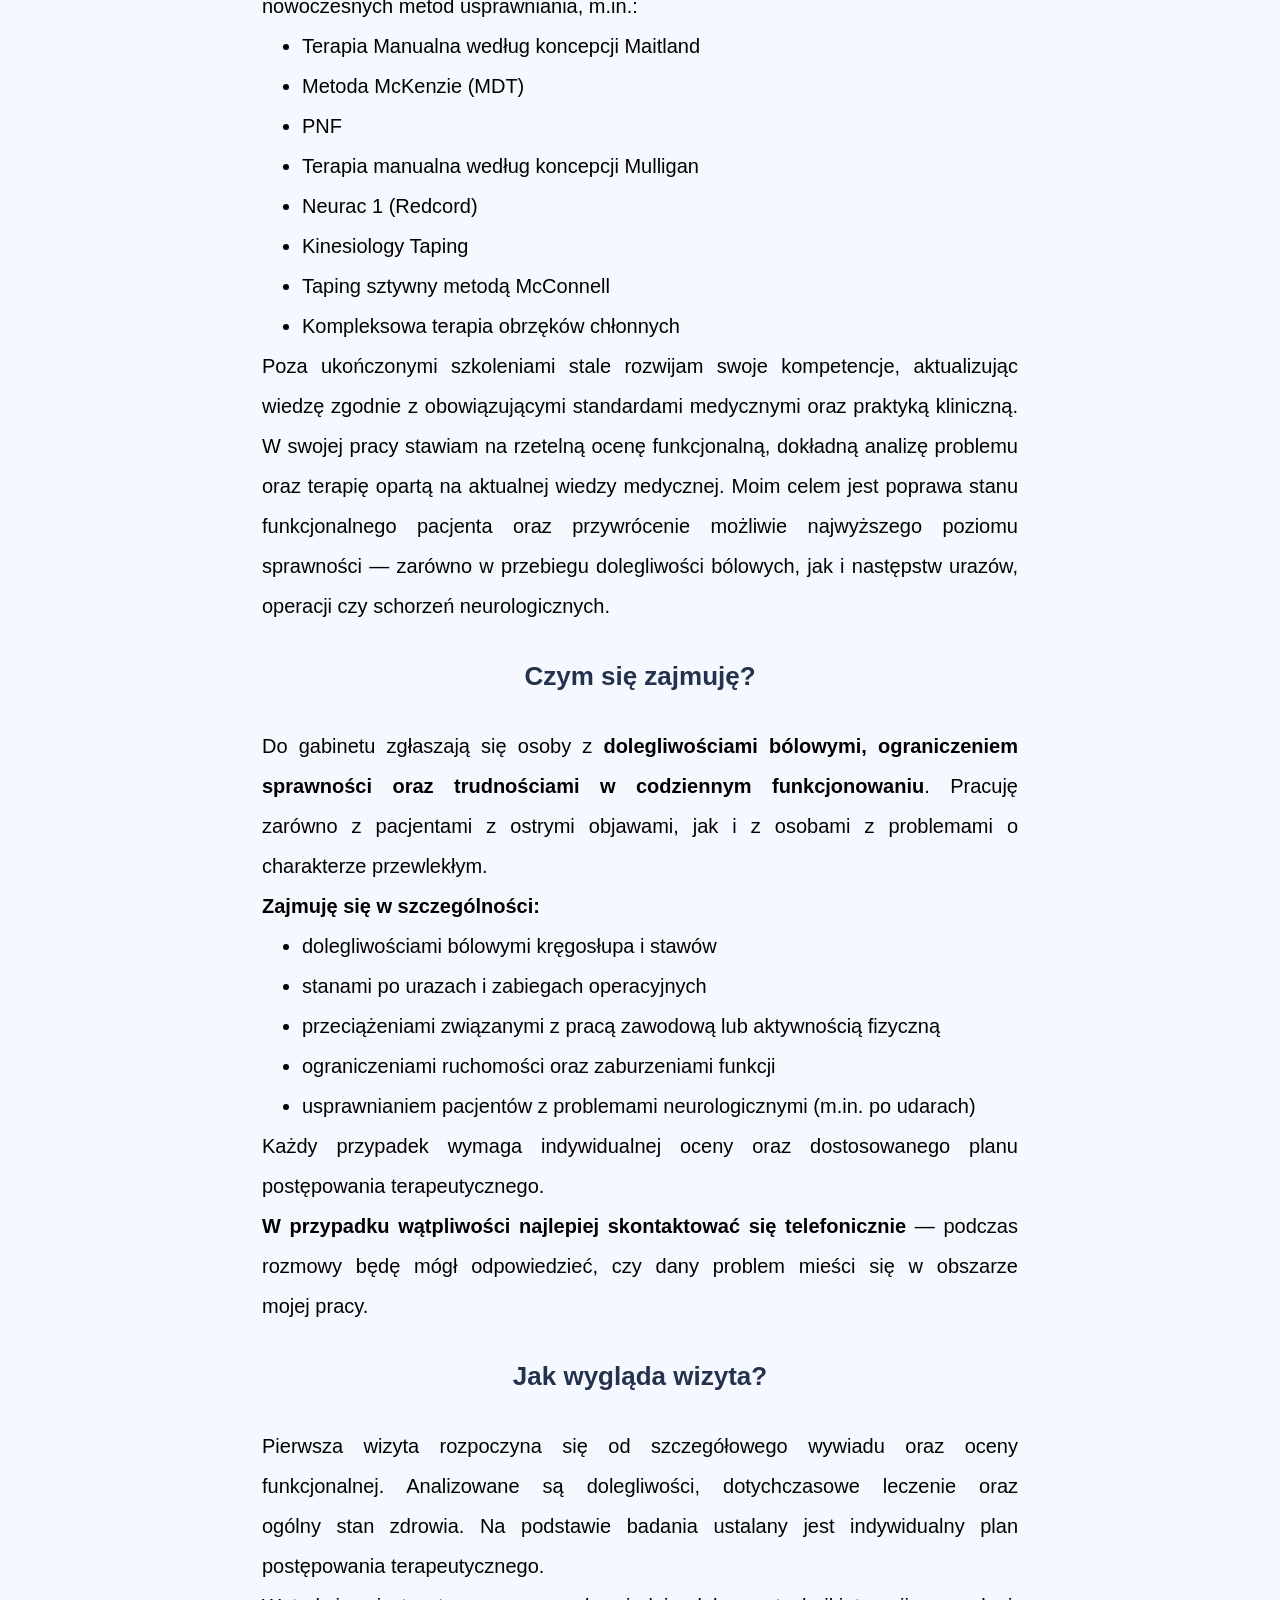
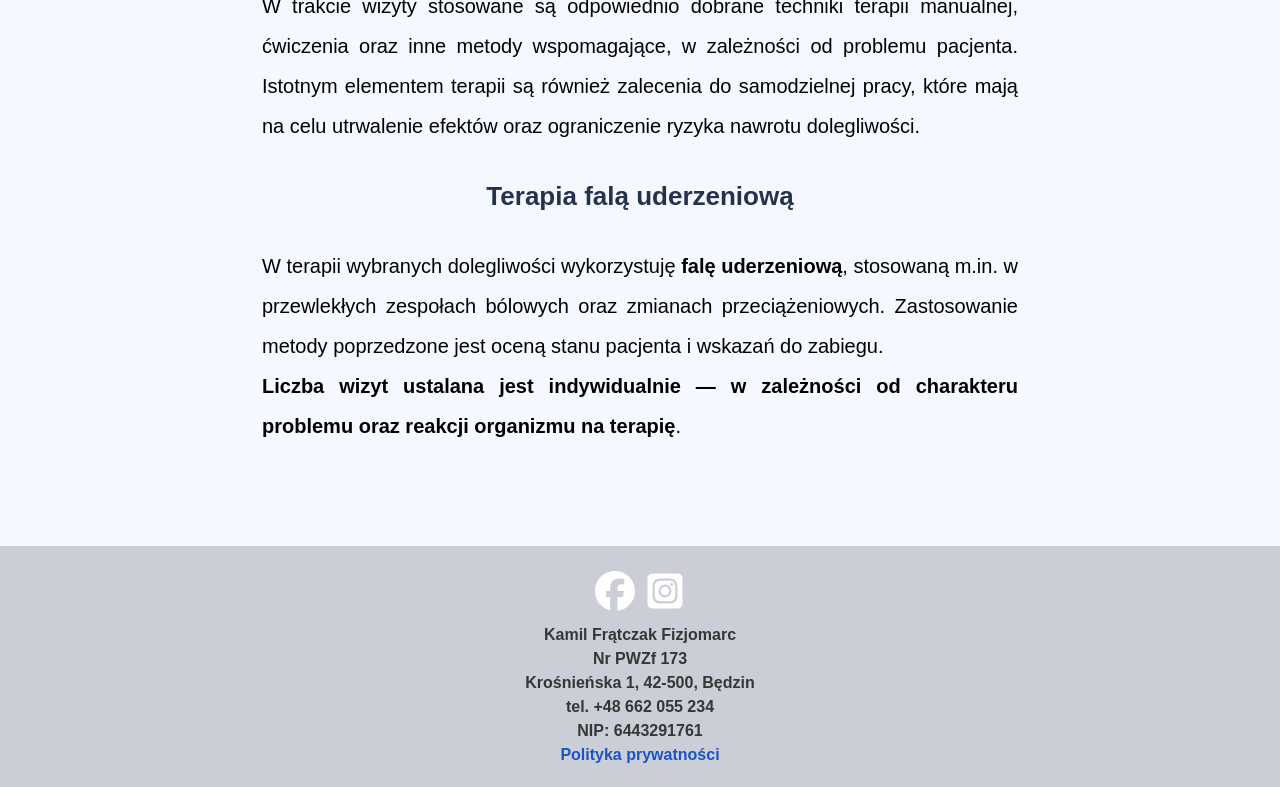
==== commit 201c200a: "Added social media links" ====
--- a/index.html
+++ b/index.html
@@ -127,9 +127,13 @@
     </div>
     </div>
     <footer>
+        <div class="socialmediaLinks">   
+            <a href="https://www.facebook.com/fizjomarc"><img src="./assets/facebookIcon.svg" alt="facebook link"></a>
+            <a href=""><img src="./assets/instagramIcon.svg" alt="instagram link"></a>
+        </div>
         <p>Kamil Frątczak Fizjomarc <br> Nr PWZf 173 <br> Krośnieńska 1, 42-500, Będzin <br> tel. +48 662 055 234</p>
         <p>NIP: 6443291761</p>
         <p><a href="privacyPolicy.html">Polityka prywatności</a></p>
       </footer> 
 </body>
-</html>+</html>
--- a/styles.css
+++ b/styles.css
@@ -297,6 +297,23 @@
     align-content: center;
     justify-content: center;
     font-weight: bold;
+}
+
+.socialmediaLinks{
+    display: flex;
+    justify-content: center;
+}
+
+footer a img{
+    width: 50px;
+}
+
+.socialmediaLinks img{
+    transition: opacity 0.3s;
+}
+
+.socialmediaLinks img:hover{
+    opacity: 0.4;
 }
 
 footer a{
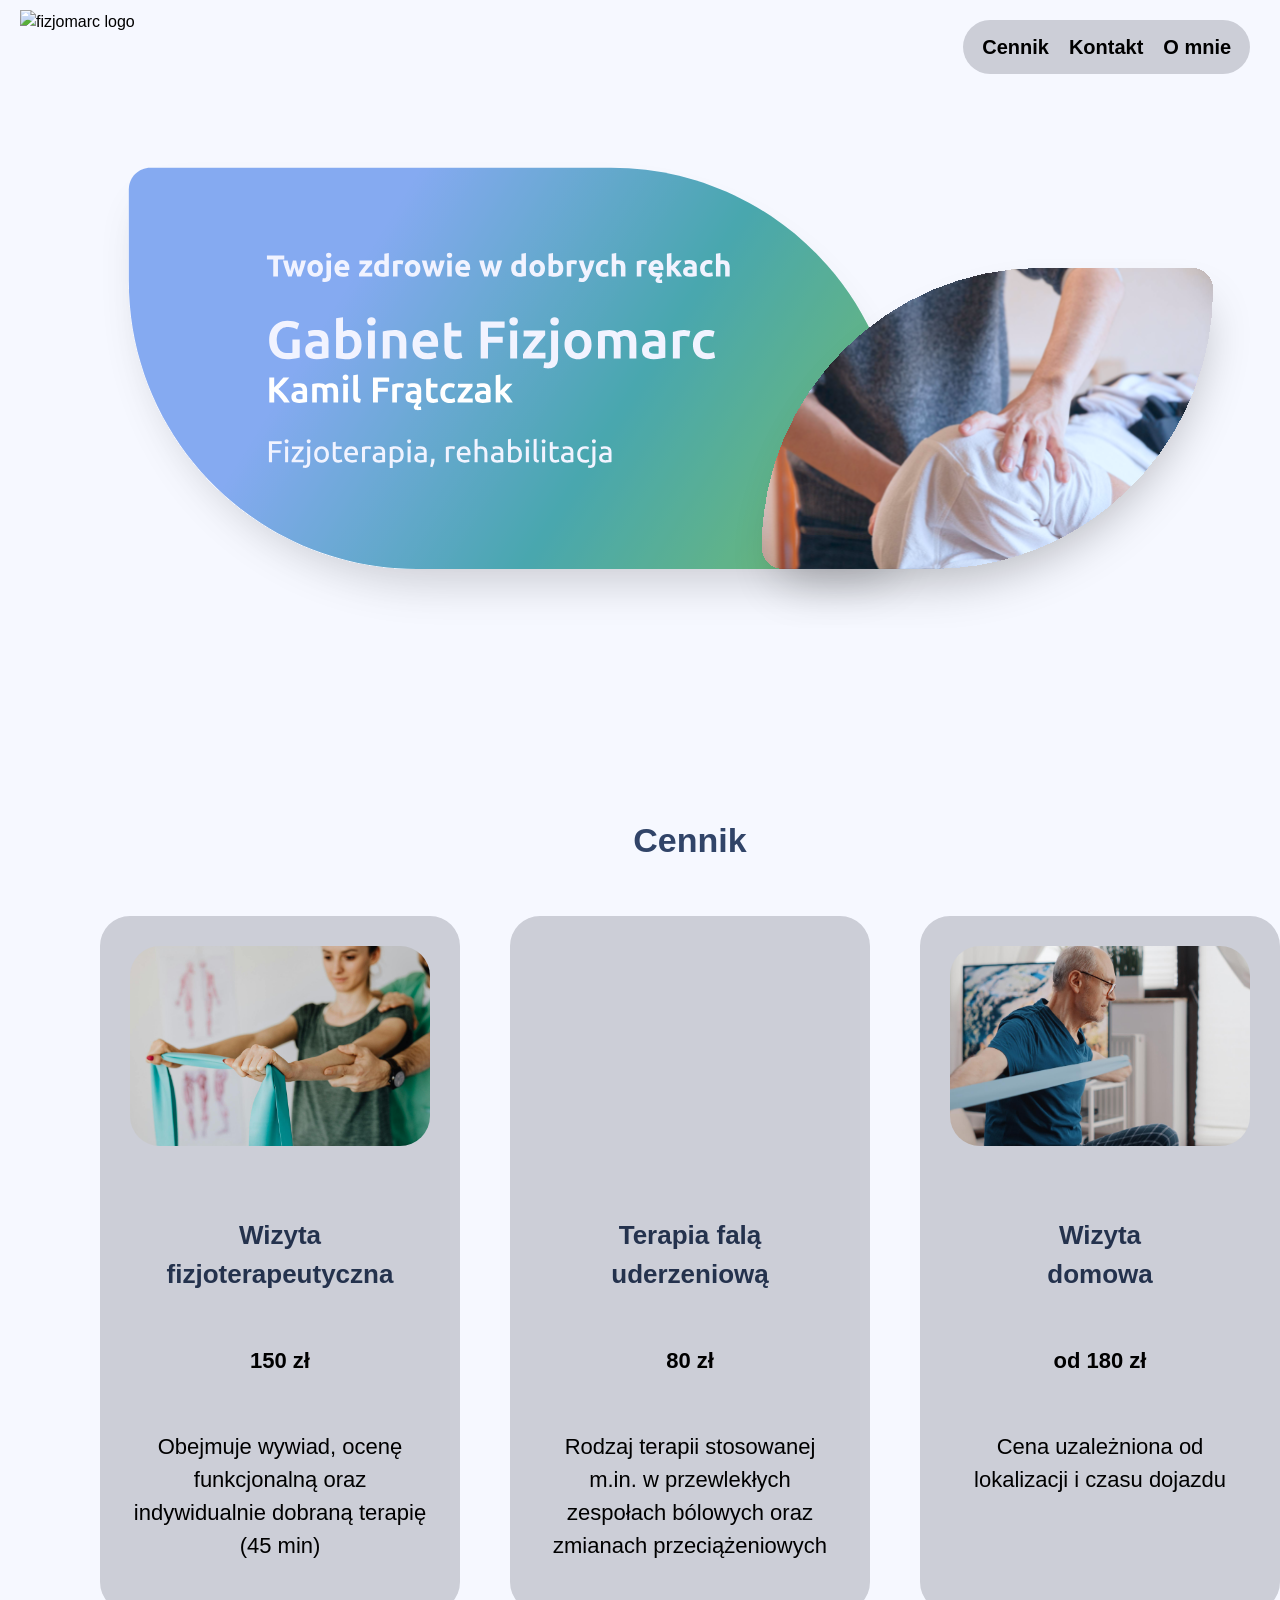
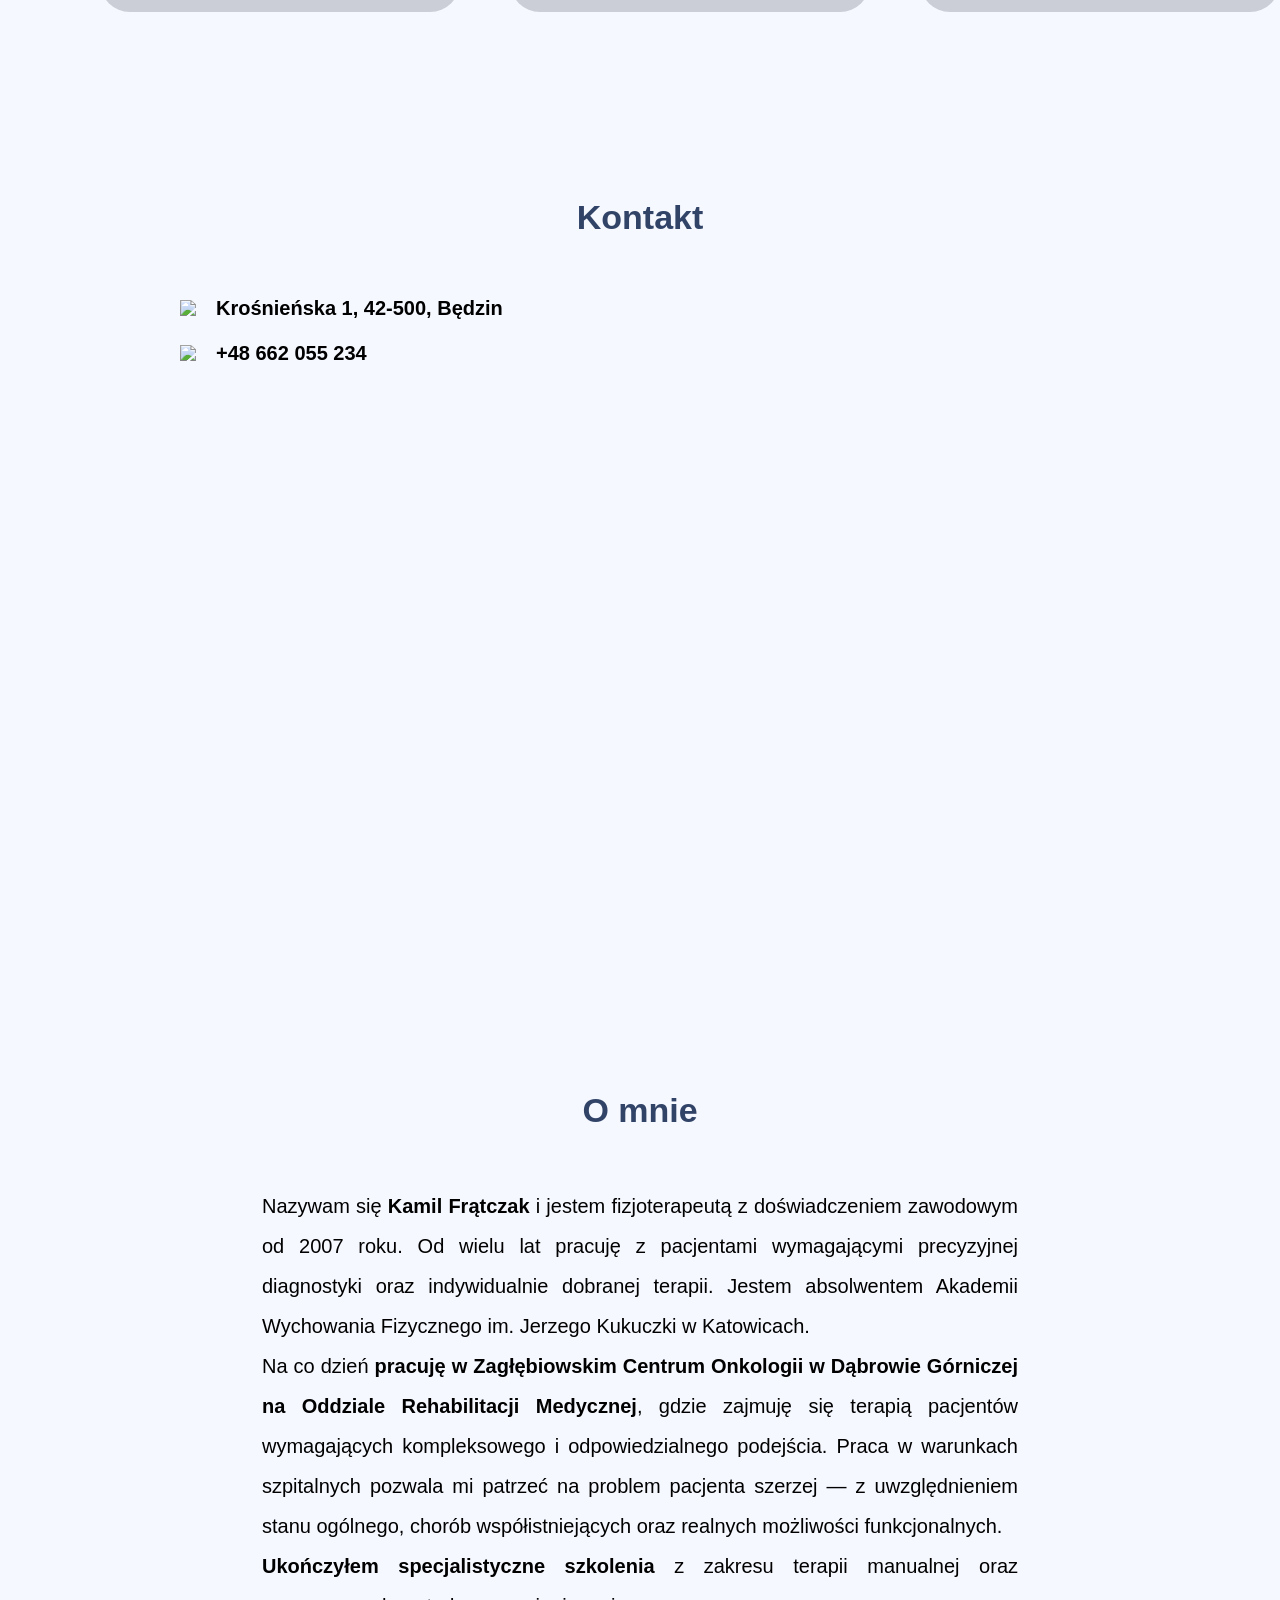
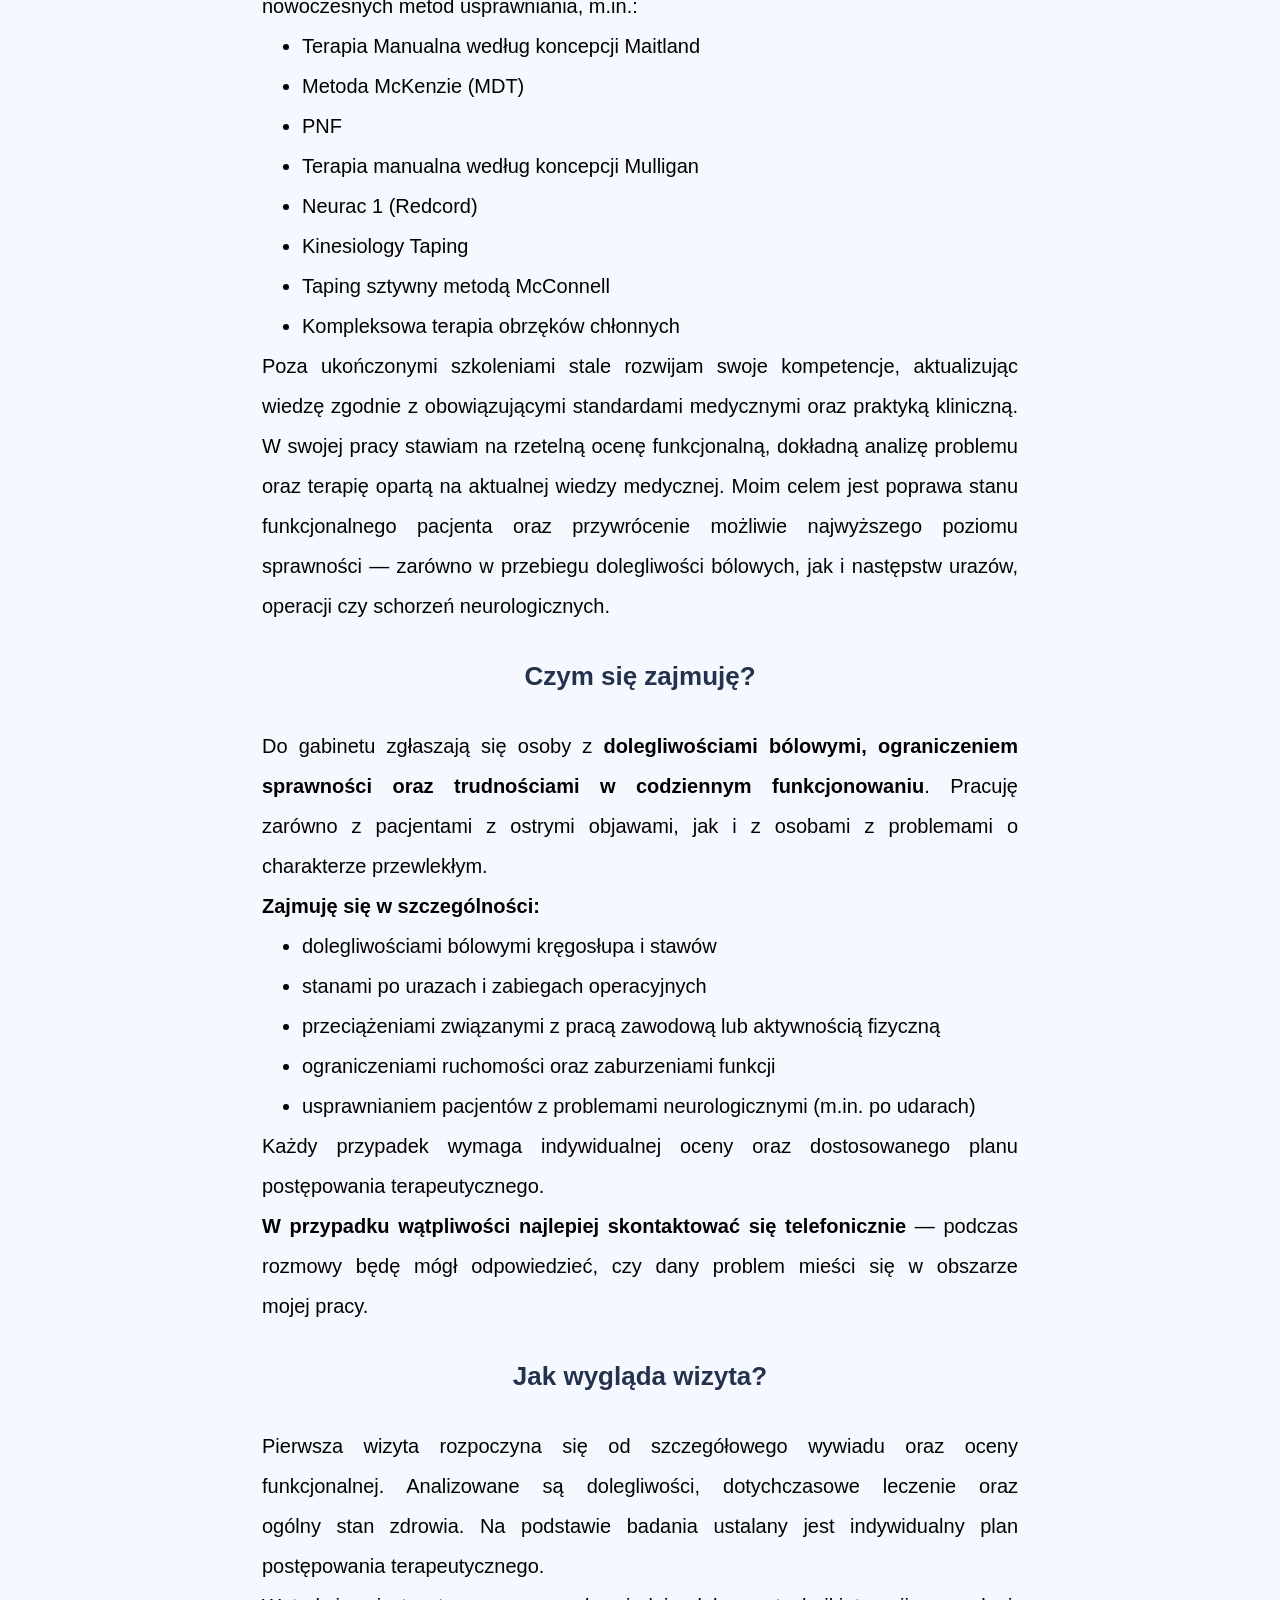
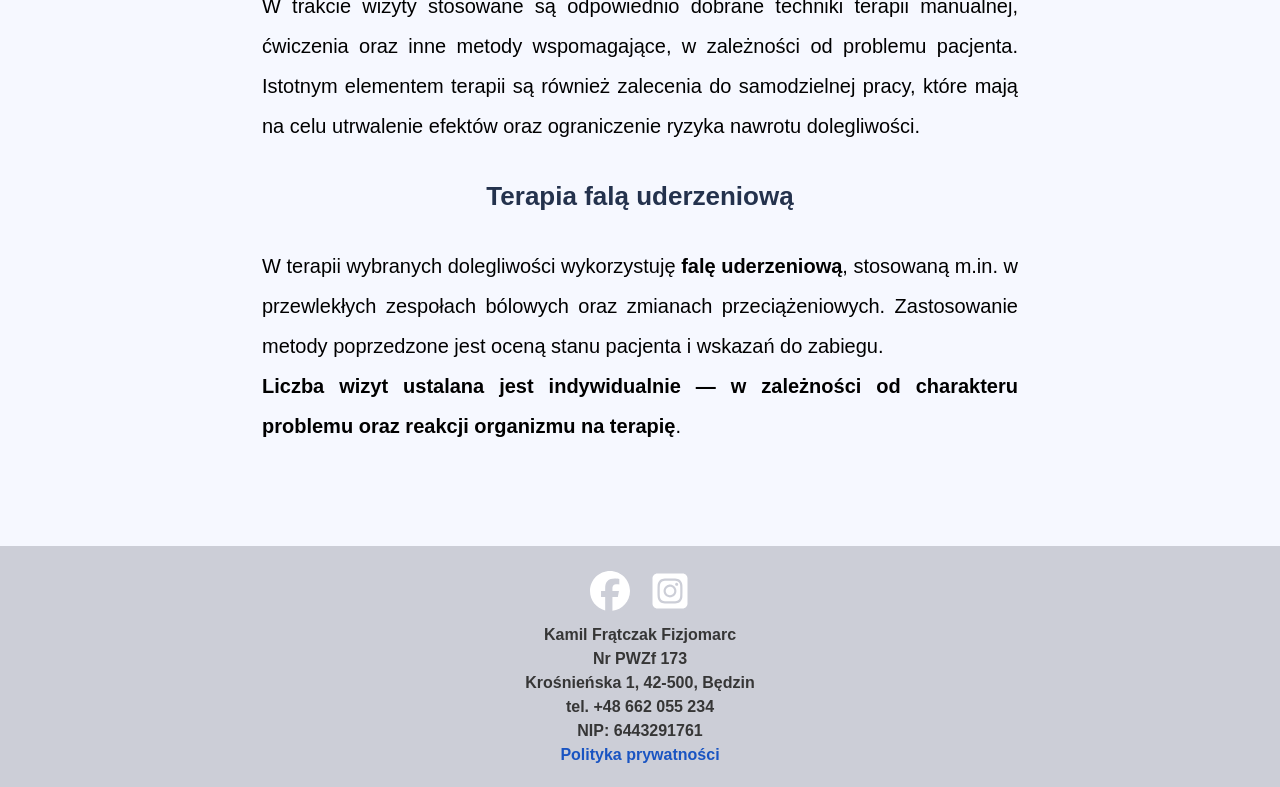
==== commit d4a0f6b1: "Added page description" ====
--- a/index.html
+++ b/index.html
@@ -4,6 +4,7 @@
     <meta charset="UTF-8">
     <meta name="viewport" content="width=device-width, initial-scale=1.0">
     <title>Fizjomarc</title>
+    <meta name="description" content="Fizjoterapeuta Będzin · Gabinet fizjoterapeutyczny Fizjomarc · Kamil Frątczak · Rehabilitacja · Fizjoterapia · Terapia falą uderzeniową · Wizyty domowe">
     <link rel="icon" type="image/x-icon" href="./assets/favicon.ico">
     <link rel="stylesheet" href="styles.css">
     <link rel="preconnect" href="https://fonts.googleapis.com">
--- a/styles.css
+++ b/styles.css
@@ -302,6 +302,7 @@
 .socialmediaLinks{
     display: flex;
     justify-content: center;
+    gap: 10px;
 }
 
 footer a img{
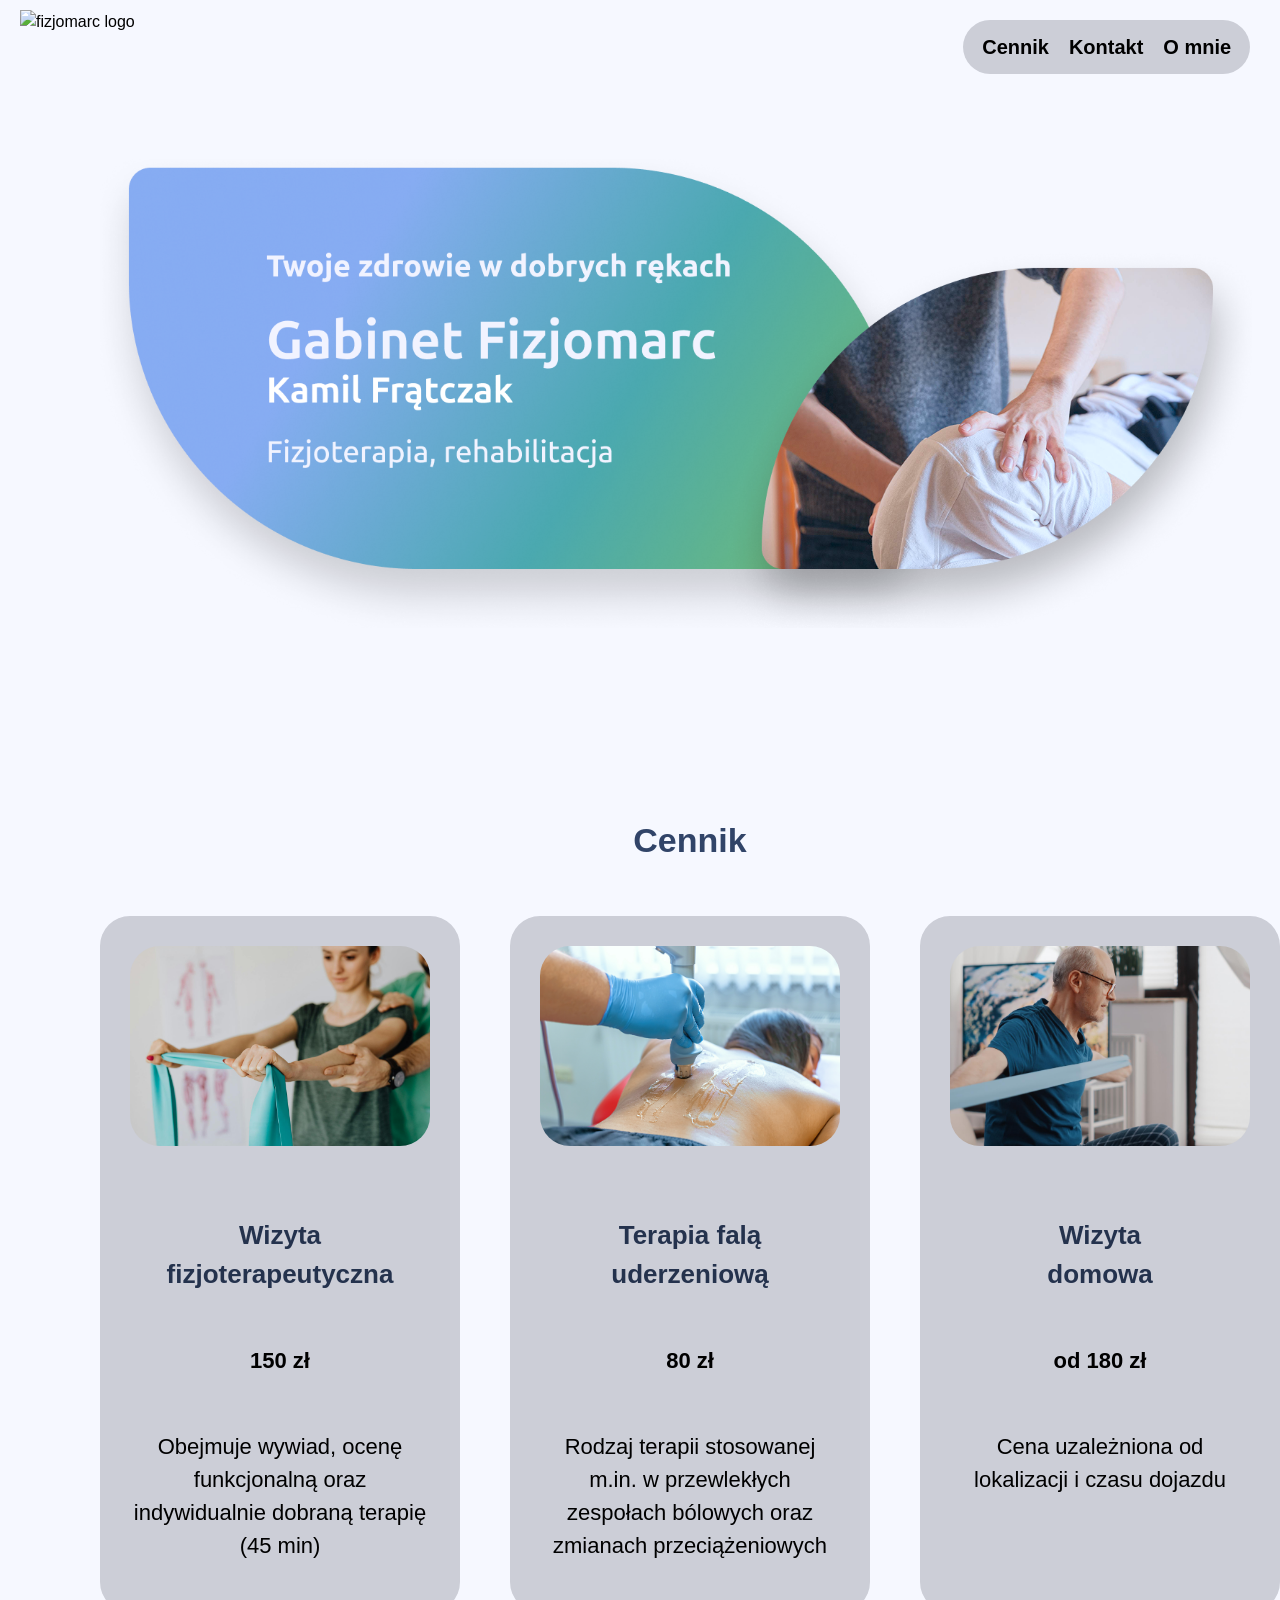
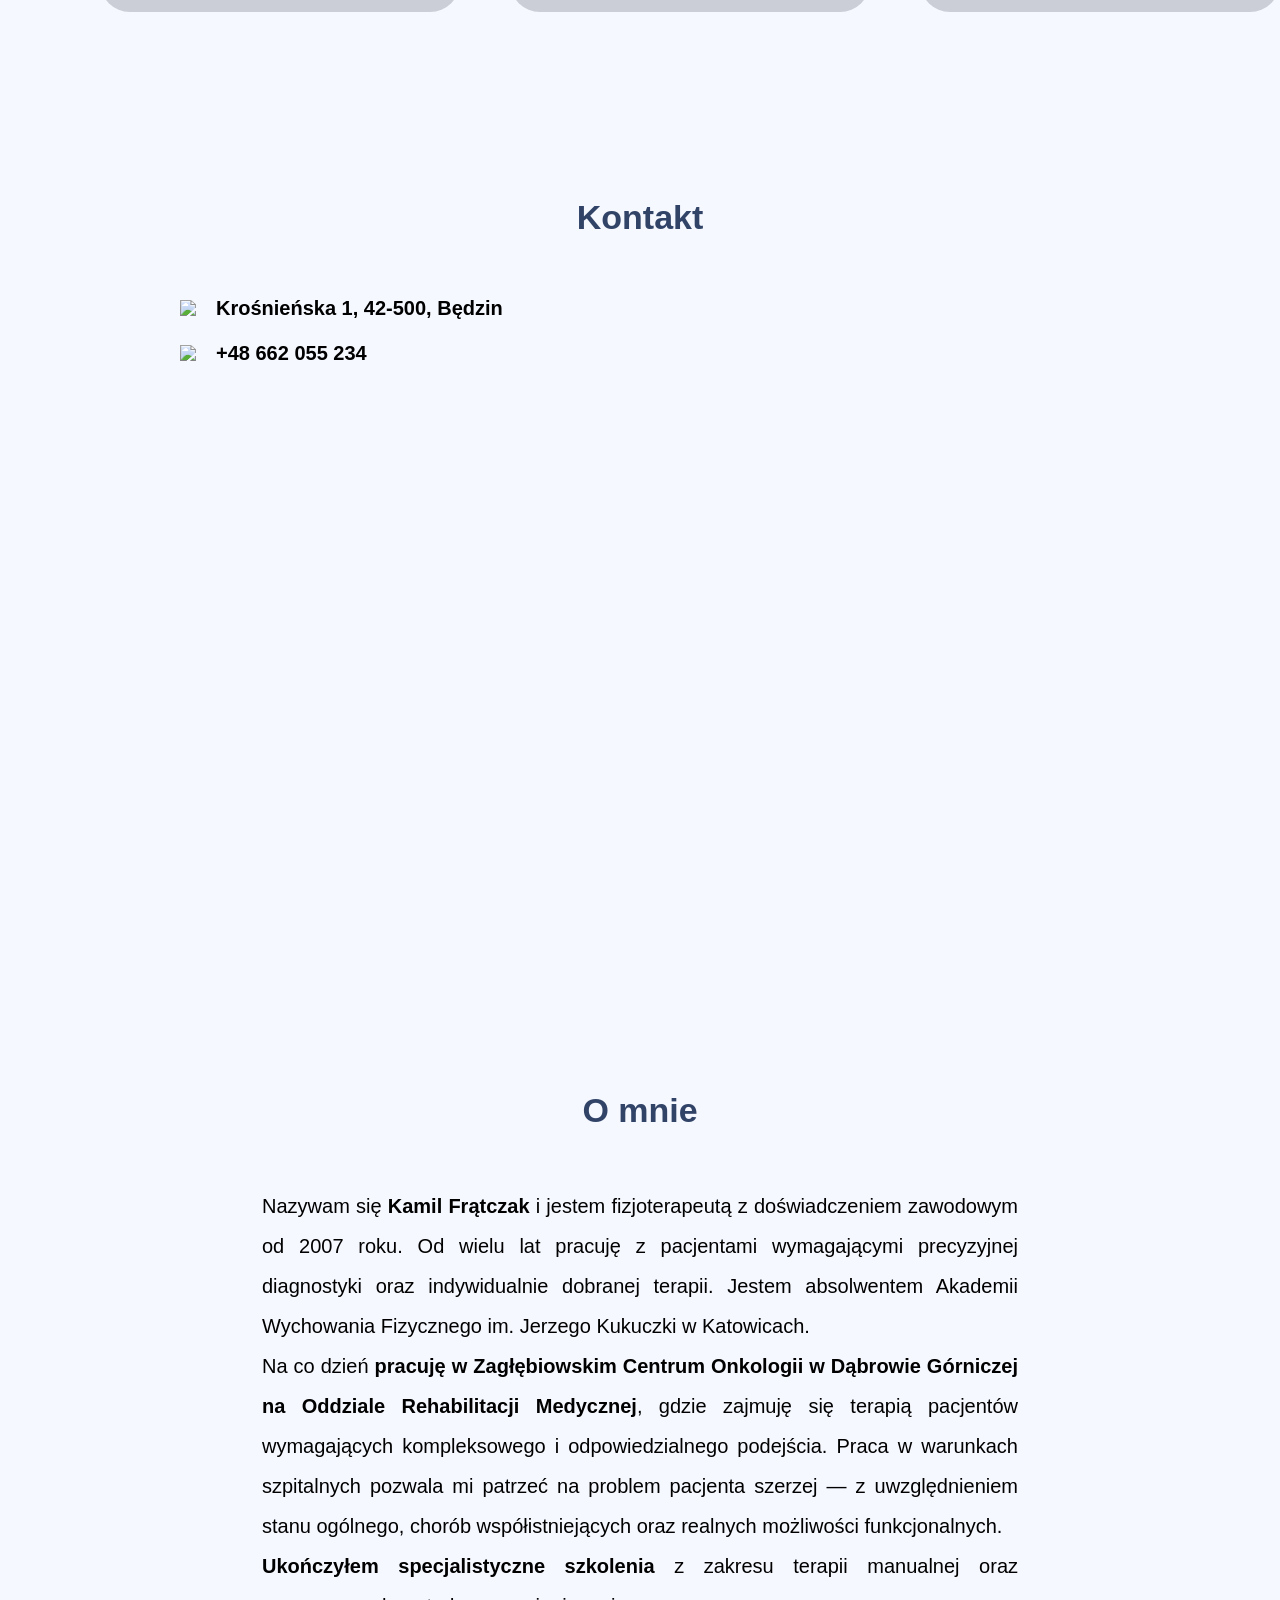
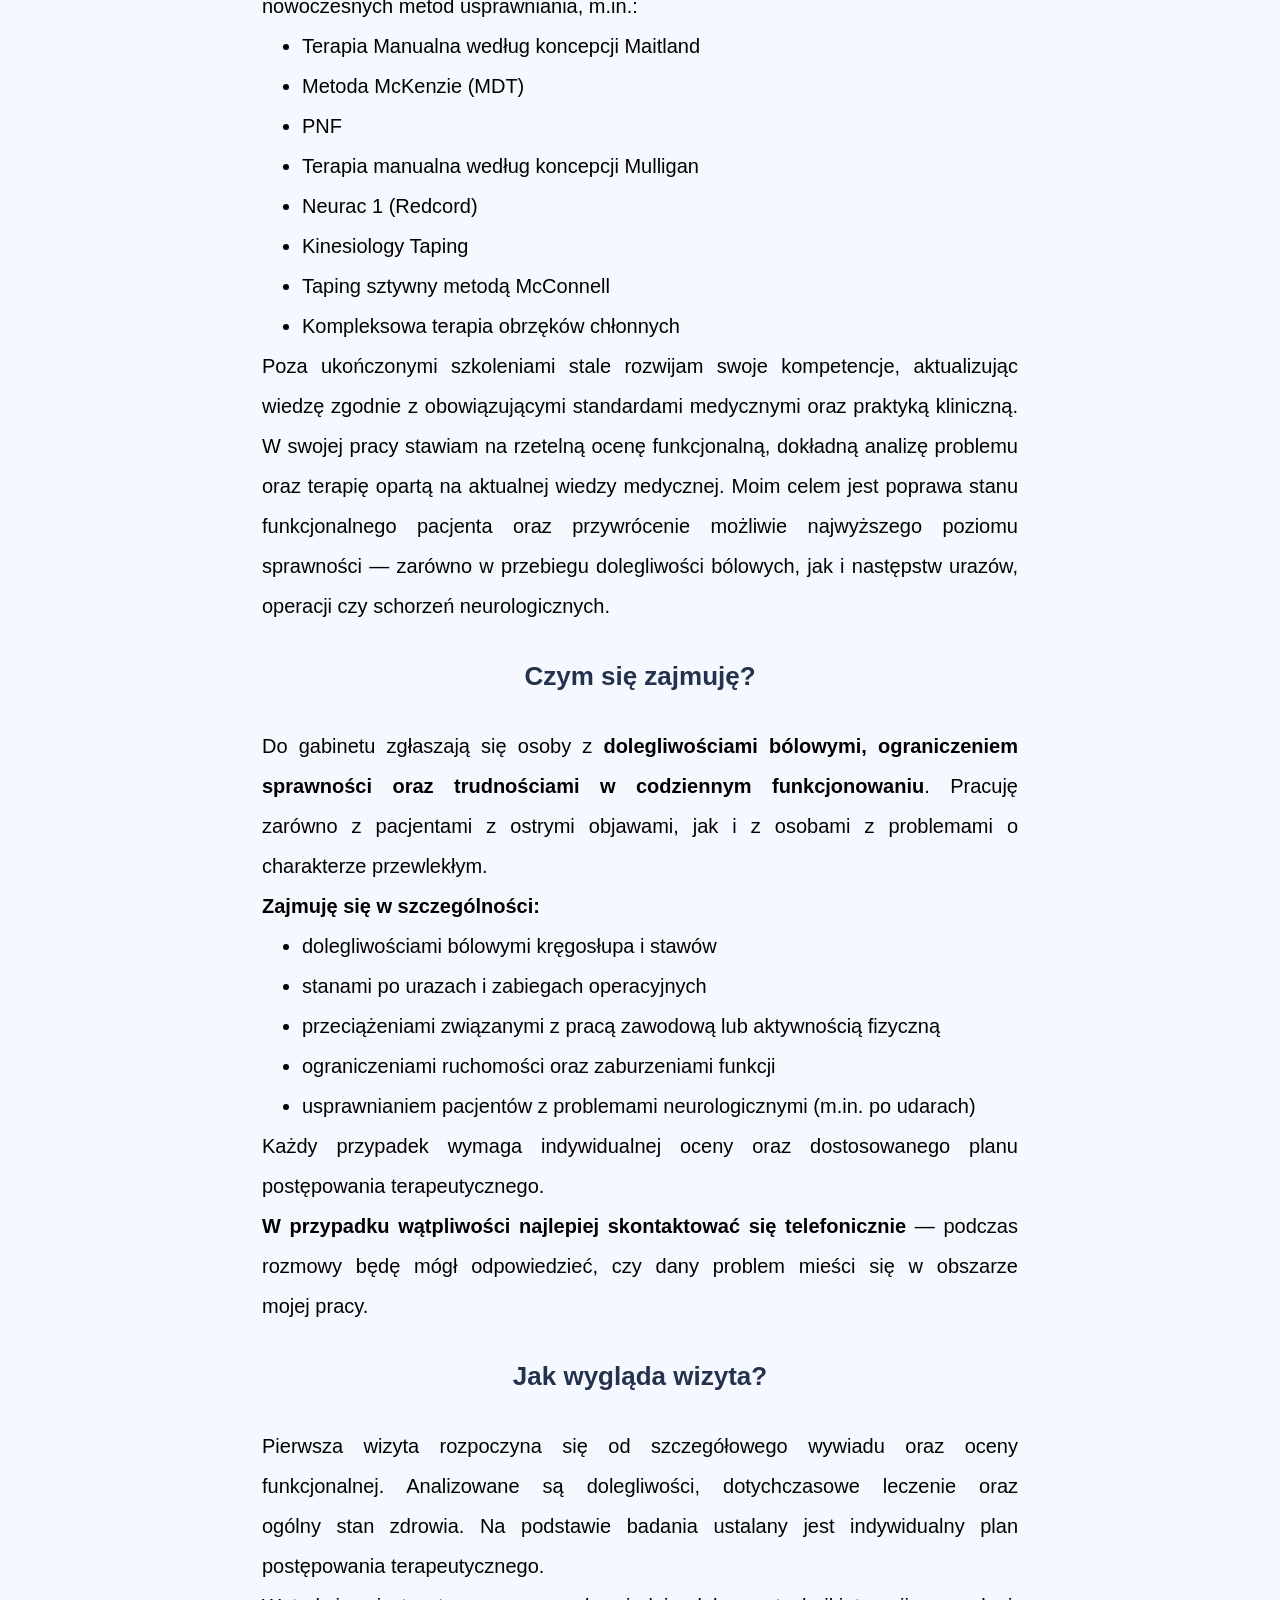
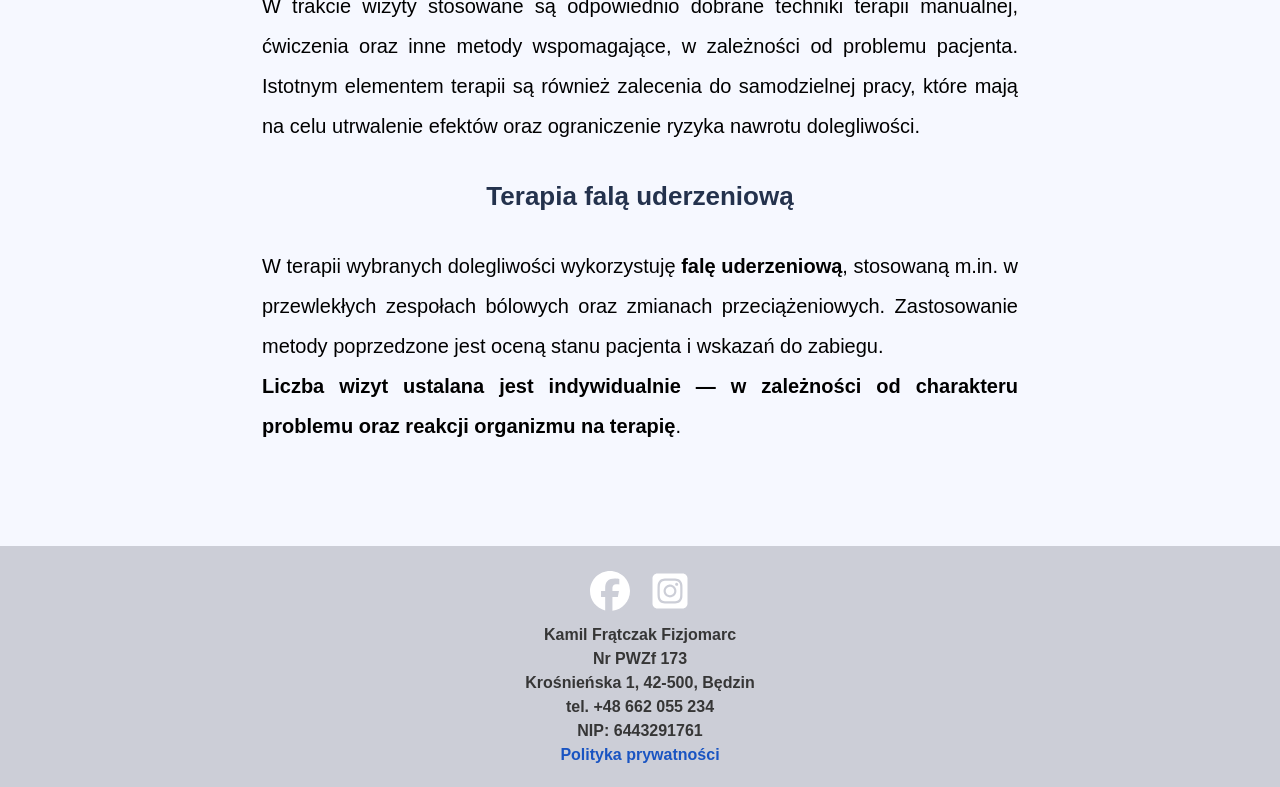
==== commit 4ea6a0bc: "Changed photo formats to be lightweight" ====
--- a/index.html
+++ b/index.html
@@ -3,7 +3,7 @@
 <head>
     <meta charset="UTF-8">
     <meta name="viewport" content="width=device-width, initial-scale=1.0">
-    <title>Fizjomarc</title>
+    <title>Fizjoterapia i rehabilitacja Fizjomarc w Będzinie</title>
     <meta name="description" content="Fizjoterapeuta Będzin · Gabinet fizjoterapeutyczny Fizjomarc · Kamil Frątczak · Rehabilitacja · Fizjoterapia · Terapia falą uderzeniową · Wizyty domowe">
     <link rel="icon" type="image/x-icon" href="./assets/favicon.ico">
     <link rel="stylesheet" href="styles.css">
@@ -26,7 +26,7 @@
     </div>
     <div class="contentDiv">
     <div class="baner" id="baner">
-        <img src="./assets/finalBaner.svg" alt="Gabinet Fizjomarc Kamil Frątczak">
+        <img src="./assets/finalBaner.png" alt="Gabinet Fizjomarc Kamil Frątczak">
         <div class="banerText">
             <h3 class="slogan">Twoje zdrowie w dobrych rękach</h3>
             <h1 class="companyName">Gabinet Fizjomarc</h1>
--- a/styles.css
+++ b/styles.css
@@ -198,7 +198,7 @@
 }
 
 #shockWaveImg{
-    background-image: url("./assets/shockwaveImg.svg");
+    background-image: url("./assets/shockwaveimg.jpg");
 }
 
 #homeVisitImg{
